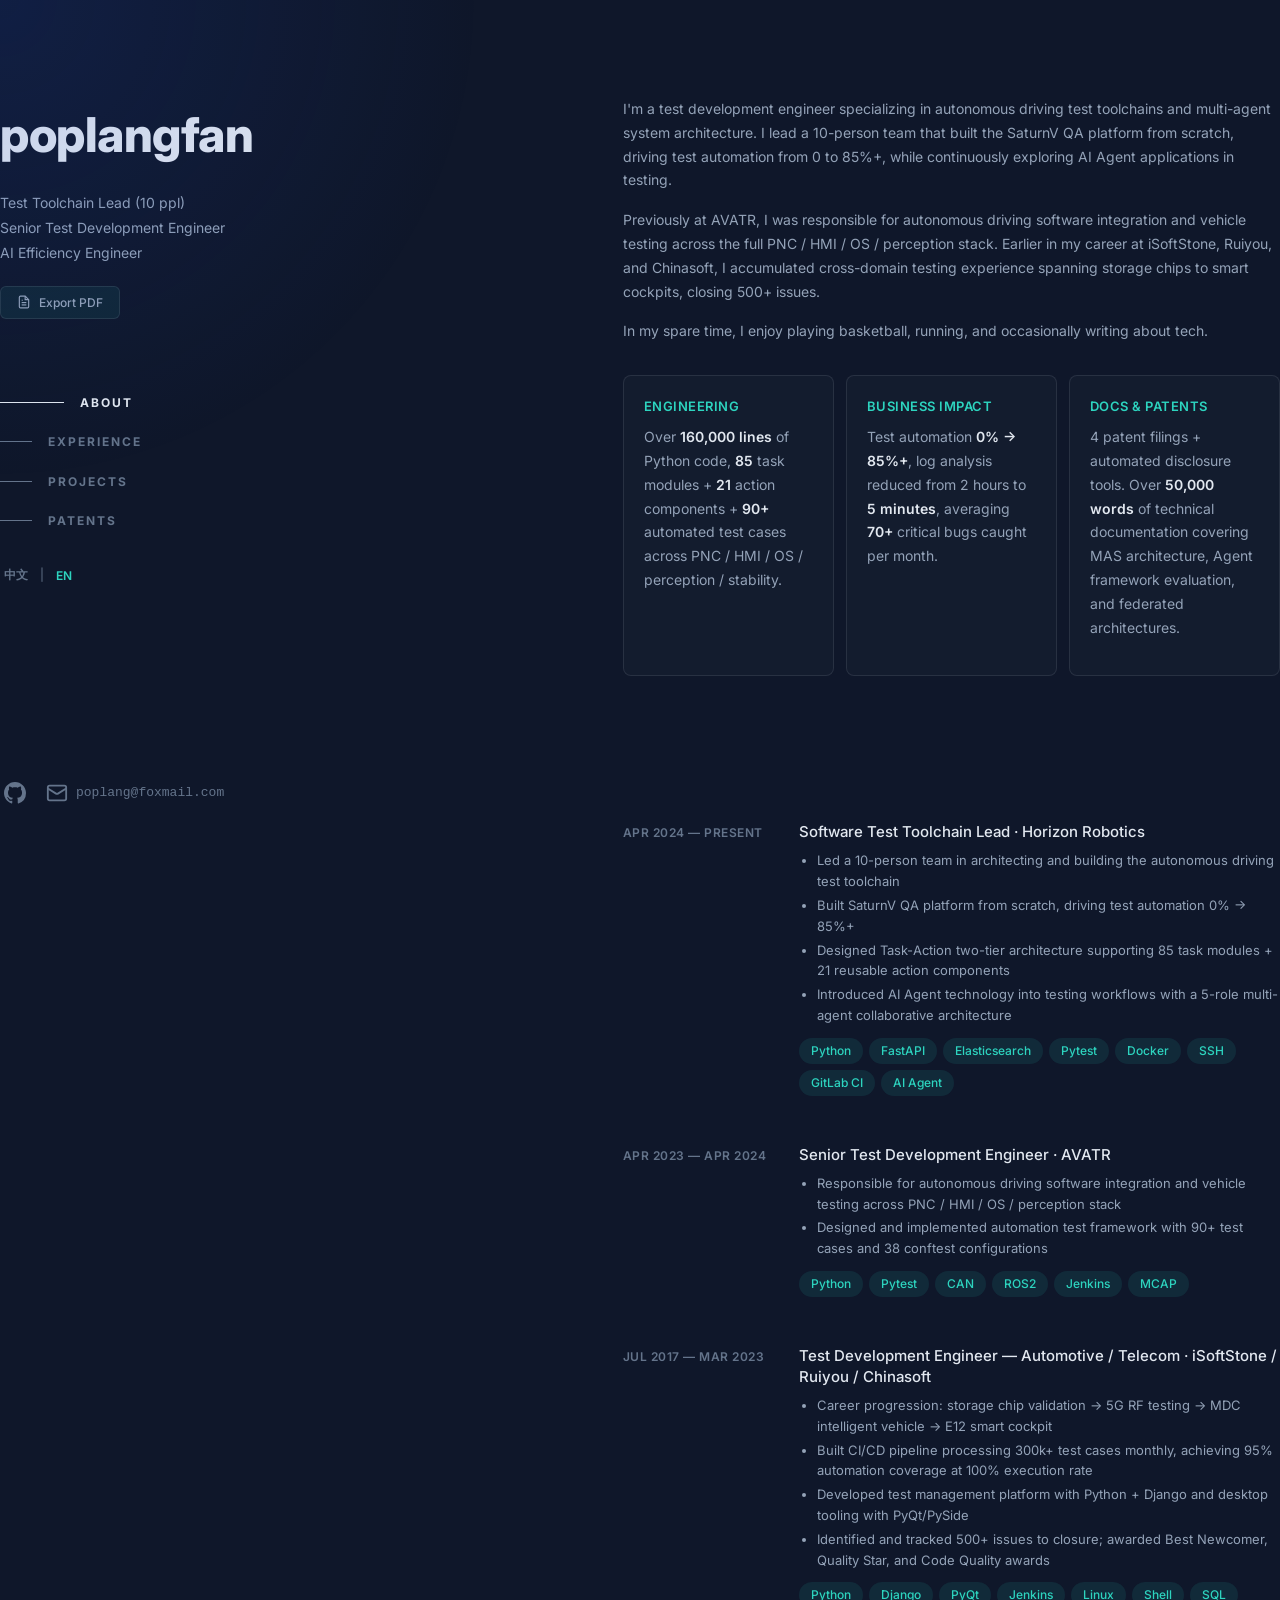
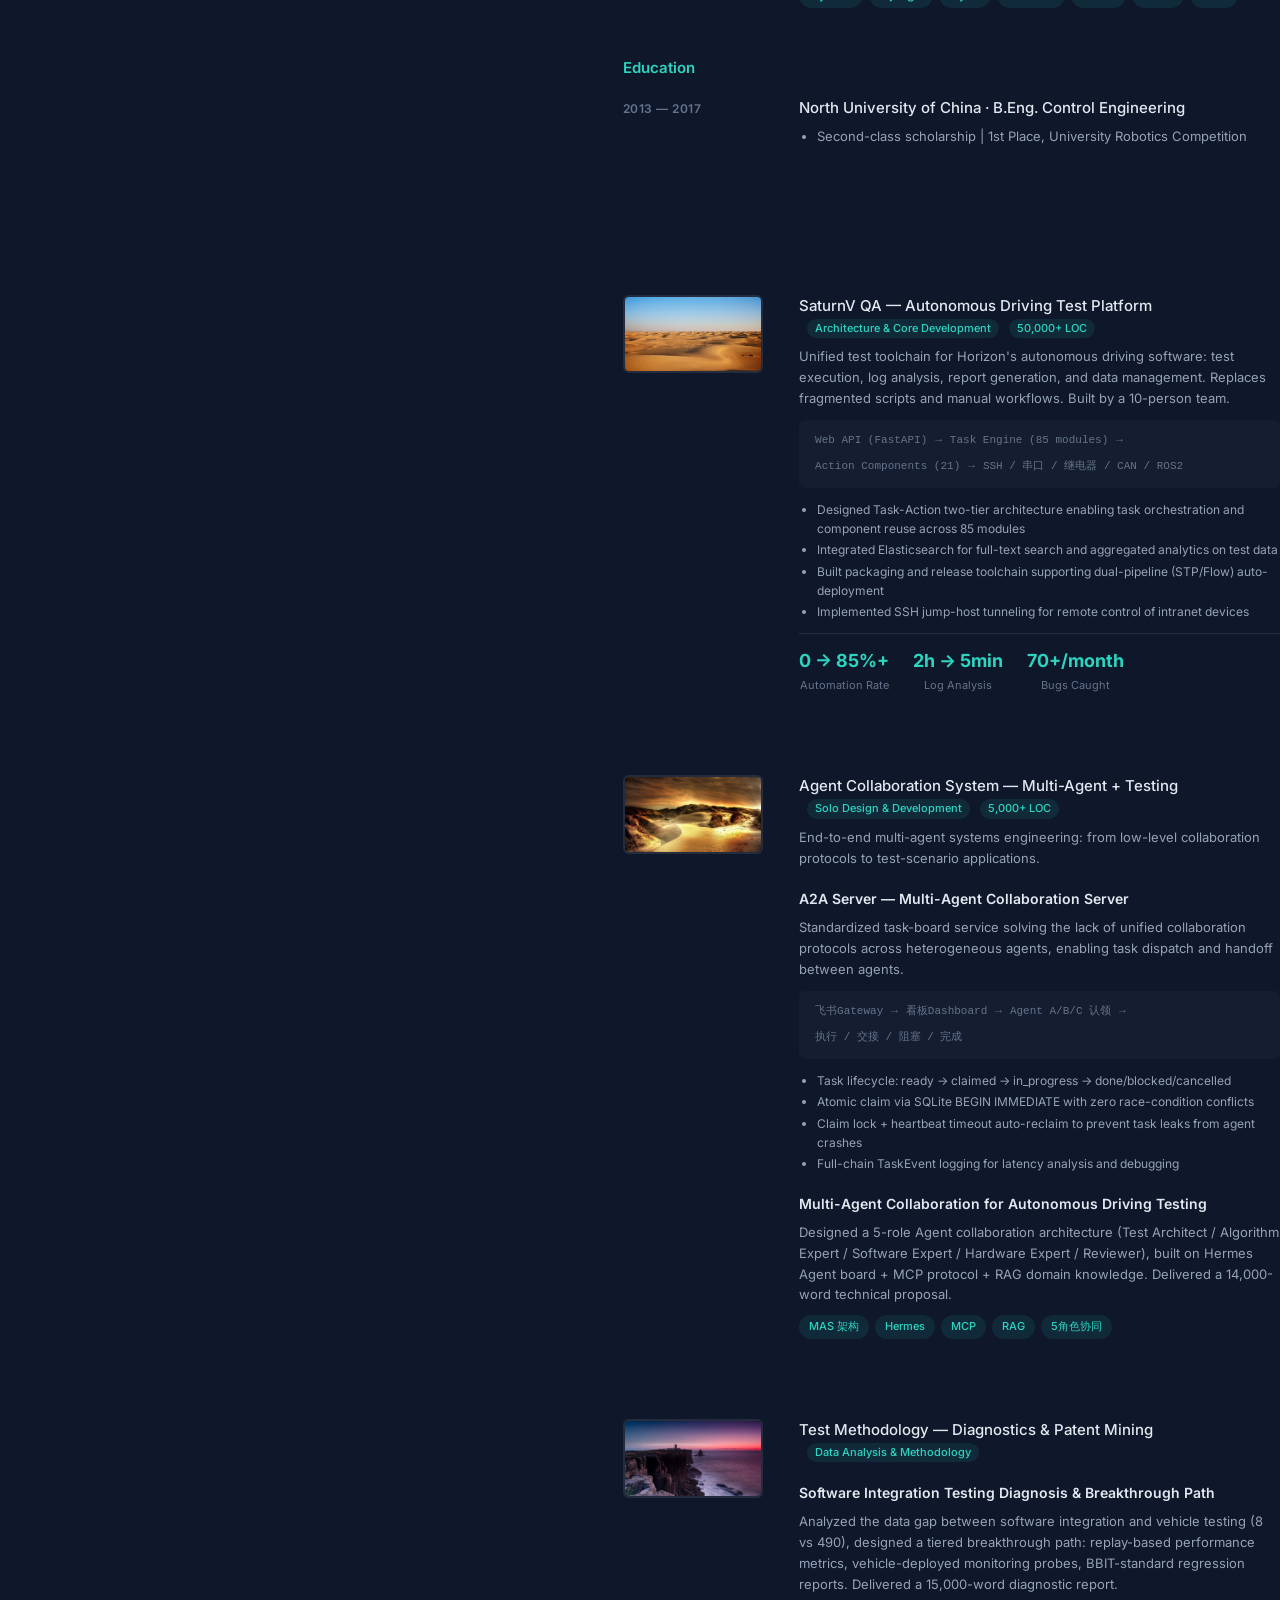
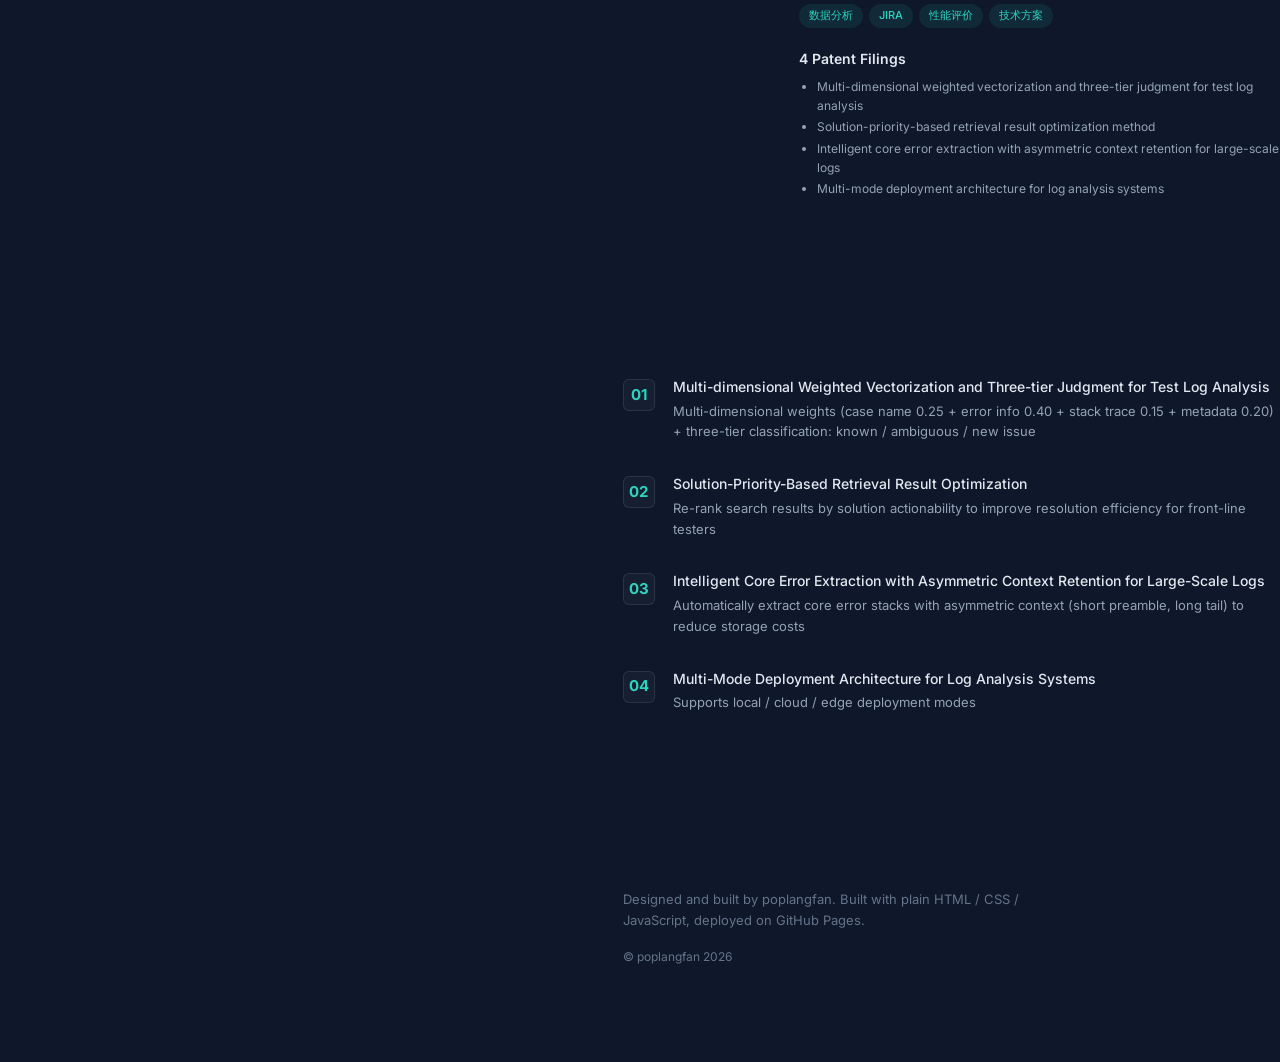
==== index.html @ 7f1c27ce "fix: add CSS cache buster to prevent stale cache on redeploy" ====
<!DOCTYPE html>
<html lang="zh-CN">
<head>
  <meta charset="UTF-8">
  <meta name="viewport" content="width=device-width, initial-scale=1.0">
  <meta name="description" content="poplangfan — 测试工具开发组 Leader（10人），资深测试开发工程师，AI 提效工程师，专注智驾测试工具链与多智能体系统">
  <title>poplangfan — 测试工具开发组 Leader · AI 提效工程师</title>
  <link rel="icon" type="image/png" href="favicon.png">
  <link rel="preconnect" href="https://fonts.googleapis.com">
  <link rel="preconnect" href="https://fonts.gstatic.com" crossorigin>
  <link href="https://fonts.googleapis.com/css2?family=Inter:wght@400;500;600;700;800;900&display=swap" rel="stylesheet">
  <link rel="stylesheet" href="css/style.css?v=2">
</head>
<body>

  <!-- Spotlight Gradient -->
  <div class="spotlight"></div>

  <!-- Skip Link -->
  <a href="#content" class="skip-link" data-i18n="skip">跳到内容</a>

  <!-- Layout Container -->
  <div class="container">

    <!-- ═══════════ Left: Header ═══════════ -->
    <header class="header">
      <div class="header-top">
        <h1 class="header-name">poplangfan</h1>
        <p class="header-tagline">
          <span data-i18n="hero.line1">测试工具开发组 Leader（10人）</span><br>
          <span data-i18n="hero.line2">资深测试开发工程师</span><br>
          <span data-i18n="hero.line3">AI 提效工程师</span>
        </p>

        <!-- PDF Export -->
        <button class="btn-pdf" onclick="window.print()" data-i18n-title="header.print" title="导出为 PDF">
          <svg viewBox="0 0 24 24" fill="none" stroke="currentColor" stroke-width="2" width="14" height="14"><path d="M14 2H6a2 2 0 0 0-2 2v16a2 2 0 0 0 2 2h12a2 2 0 0 0 2-2V8z"/><polyline points="14 2 14 8 20 8"/><line x1="16" y1="13" x2="8" y2="13"/><line x1="16" y1="17" x2="8" y2="17"/><polyline points="10 9 9 9 8 9"/></svg>
          <span data-i18n="header.print">导出 PDF</span>
        </button>

        <!-- Navigation -->
        <nav class="nav" aria-label="页面导航">
          <ul>
            <li>
              <a href="#about" class="nav-link active">
                <span class="nav-indicator"></span>
                <span class="nav-text" data-i18n="nav.about">关于</span>
              </a>
            </li>
            <li>
              <a href="#experience" class="nav-link">
                <span class="nav-indicator"></span>
                <span class="nav-text" data-i18n="nav.experience">经历</span>
              </a>
            </li>
            <li>
              <a href="#projects" class="nav-link">
                <span class="nav-indicator"></span>
                <span class="nav-text" data-i18n="nav.projects">项目</span>
              </a>
            </li>
            <li>
              <a href="#patents" class="nav-link">
                <span class="nav-indicator"></span>
                <span class="nav-text" data-i18n="nav.patents">专利</span>
              </a>
            </li>
          </ul>
        </nav>

        <!-- Language Toggle -->
        <div class="lang-switch">
          <button data-lang="zh" class="lang-btn active" aria-label="切换为中文">中文</button>
          <span class="lang-divider">|</span>
          <button data-lang="en" class="lang-btn" aria-label="Switch to English">EN</button>
        </div>
      </div>

      <!-- Social Links -->
      <ul class="social" aria-label="社交链接">
        <li>
          <a href="https://github.com/poplangfan" target="_blank" rel="noopener" aria-label="GitHub" title="GitHub">
            <svg viewBox="0 0 16 16" fill="currentColor"><path d="M8 0C3.58 0 0 3.58 0 8c0 3.54 2.29 6.53 5.47 7.59.4.07.55-.17.55-.38 0-.19-.01-.82-.01-1.49-2.01.37-2.53-.49-2.69-.94-.09-.23-.48-.94-.82-1.13-.28-.15-.68-.52-.01-.53.63-.01 1.08.58 1.23.82.72 1.21 1.87.87 2.33.66.07-.52.28-.87.51-1.07-1.78-.2-3.64-.89-3.64-3.95 0-.87.31-1.59.82-2.15-.08-.2-.36-1.02.08-2.12 0 0 .67-.21 2.2.82.64-.18 1.32-.27 2-.27.68 0 1.36.09 2 .27 1.53-1.04 2.2-.82 2.2-.82.44 1.1.16 1.92.08 2.12.51.56.82 1.27.82 2.15 0 3.07-1.87 3.75-3.65 3.95.29.25.54.73.54 1.48 0 1.07-.01 1.93-.01 2.2 0 .21.15.46.55.38A8.013 8.013 0 0016 8c0-4.42-3.58-8-8-8z"/></svg>
          </a>
        </li>
        <li>
          <a href="mailto:poplang@foxmail.com" class="social-email" aria-label="Email" title="Email">
            <svg viewBox="0 0 24 24" fill="none" stroke="currentColor" stroke-width="2"><rect x="2" y="4" width="20" height="16" rx="2"/><path d="m22 7-8.97 5.7a1.94 1.94 0 0 1-2.06 0L2 7"/></svg>
            <span>poplang@foxmail.com</span>
          </a>
        </li>
      </ul>
    </header>

    <!-- ═══════════ Right: Main Content ═══════════ -->
    <main id="content">

      <!-- ── About ── -->
      <section id="about" aria-label="关于">
        <div class="section-header">
          <h2 data-i18n="section.about">关于</h2>
        </div>
        <div>
          <p data-i18n="about.p1">我是一名测试开发工程师，专注于智驾软件测试工具链与多智能体系统的架构设计。我带领 10 人团队从零搭建了 SaturnV QA 平台，将测试自动化率从 0 提升至 85%+，并持续探索 AI Agent 技术在测试领域的落地应用。</p>
          <p data-i18n="about.p2">此前，我在阿维塔负责智驾软件集成测试与实车测试，覆盖 PNC / HMI / OS / 感知全链路。更早之前，我在软通动力、瑞友科技、中软国际等公司积累了从存储芯片到智能座舱的跨领域测试经验，累计发现并闭环问题 500+。</p>
          <p data-i18n="about.p3">工作之余，我喜欢打篮球、跑步，偶尔写技术博客记录思考。</p>

          <!-- Impact Cards -->
          <div class="impact-grid">
            <div class="impact-card fade-in">
              <h3 data-i18n="impact.0.title">工程落地</h3>
              <p data-i18n-html="impact.0.desc">累计 <strong>16万+ 行</strong> Python 代码，开发 <strong>85 个</strong>任务模块 + <strong>21 个</strong>动作组件 + <strong>90+ 个</strong>自动化测试用例，覆盖 PNC / HMI / OS / 感知 / 稳定性全链路。</p>
            </div>
            <div class="impact-card fade-in">
              <h3 data-i18n="impact.1.title">业务价值</h3>
              <p data-i18n-html="impact.1.desc">测试自动化率 <strong>0% → 85%+</strong>，日志分析从人工 2 小时缩短到自动化 <strong>5 分钟</strong>，月均拦截 <strong>70+</strong> 关键 Bug。</p>
            </div>
            <div class="impact-card fade-in">
              <h3 data-i18n="impact.2.title">技术文档与专利</h3>
              <p data-i18n-html="impact.2.desc">4 项专利点挖掘 + 自动化交底书工具。累计输出技术文档 <strong>5 万+ 字</strong>，包括 MAS 架构设计、Agent 框架选型、联邦化架构等。</p>
            </div>
          </div>
        </div>
      </section>

      <!-- ── Experience ── -->
      <section id="experience" aria-label="工作经历">
        <div class="section-header">
          <h2 data-i18n="section.experience">经历</h2>
        </div>

        <ol class="exp-list group-list">
          <!-- 地平线 -->
          <li class="exp-item fade-in">
            <div class="exp-card-bg"></div>
            <header class="exp-date" data-i18n="exp.0.date">2024.4 — 至今</header>
            <div class="exp-content">
              <h3>
                <span data-i18n="exp.0.role">软件测试工具开发组 Leader</span> · <span class="exp-company" data-i18n="exp.0.company">地平线</span>
              </h3>
              <ul class="exp-bullets">
                <li data-i18n="exp.0.desc.0">带领 10 人团队，负责智驾软件测试工具链的架构设计与研发</li>
                <li data-i18n="exp.0.desc.1">从零搭建 SaturnV QA 平台，推动测试自动化率 0% → 85%+</li>
                <li data-i18n="exp.0.desc.2">设计 Task-Action 两层架构，支撑 85 个任务模块 + 21 个动作组件的编排复用</li>
                <li data-i18n="exp.0.desc.3">引入 AI Agent 技术到测试流程，设计 5 角色多智能体协同架构</li>
              </ul>
              <ul class="exp-tags">
                <li>Python</li><li>FastAPI</li><li>Elasticsearch</li><li>Pytest</li><li>Docker</li><li>SSH</li><li>GitLab CI</li><li>AI Agent</li>
              </ul>
            </div>
          </li>

          <!-- 阿维塔 -->
          <li class="exp-item fade-in">
            <div class="exp-card-bg"></div>
            <header class="exp-date" data-i18n="exp.1.date">2023.4 — 2024.4</header>
            <div class="exp-content">
              <h3>
                <span data-i18n="exp.1.role">资深测试开发工程师</span> · <span class="exp-company" data-i18n="exp.1.company">阿维塔</span>
              </h3>
              <ul class="exp-bullets">
                <li data-i18n="exp.1.desc.0">负责智驾软件集成测试与实车测试，覆盖 PNC / HMI / OS / 感知全链路</li>
                <li data-i18n="exp.1.desc.1">设计并落地自动化测试框架，开发 90+ 测试用例、38 套 conftest 配置</li>
              </ul>
              <ul class="exp-tags">
                <li>Python</li><li>Pytest</li><li>CAN</li><li>ROS2</li><li>Jenkins</li><li>MCAP</li>
              </ul>
            </div>
          </li>

          <!-- 外包经历 -->
          <li class="exp-item fade-in">
            <div class="exp-card-bg"></div>
            <header class="exp-date" data-i18n="exp.2.date">2017.7 — 2023.3</header>
            <div class="exp-content">
              <h3>
                <span data-i18n="exp.2.role">测试开发工程师 — 汽车电子 / 通信</span> · <span class="exp-company" data-i18n="exp.2.company">软通动力 / 瑞友科技 / 中软国际</span>
              </h3>
              <ul class="exp-bullets">
                <li data-i18n="exp.2.desc.0">技术成长路径：存储芯片验证 → 5G 射频测试 → MDC 智能车载 → E12 智能座舱</li>
                <li data-i18n="exp.2.desc.1">搭建 CI/CD 体系，月执行用例 30 万+，自动化率达标 95%，执行率 100%</li>
                <li data-i18n="exp.2.desc.2">Python + Django 开发测试管理平台，PyQt/PySide 开发桌面工具集</li>
                <li data-i18n="exp.2.desc.3">累计发现并跟踪闭环问题 500+，获最佳新人奖、质量之星奖、代码质量奖</li>
              </ul>
              <ul class="exp-tags">
                <li>Python</li><li>Django</li><li>PyQt</li><li>Jenkins</li><li>Linux</li><li>Shell</li><li>SQL</li>
              </ul>
            </div>
          </li>
        </ol>

        <!-- Education -->
        <div class="edu-block fade-in">
          <h3 class="edu-heading" data-i18n="edu.heading">教育背景</h3>
          <div class="exp-item">
            <div class="exp-card-bg"></div>
            <header class="exp-date" data-i18n="edu.date">2013 — 2017</header>
            <div class="exp-content">
              <h3><span data-i18n="edu.school">中北大学</span> · <span data-i18n="edu.degree">控制工程 本科</span></h3>
              <ul class="exp-bullets">
                <li data-i18n="edu.desc.0">校级奖学金二等奖 | 院级机器人大赛一等奖</li>
              </ul>
            </div>
          </div>
        </div>
      </section>

      <!-- ── Projects ── -->
      <section id="projects" aria-label="项目">
        <div class="section-header">
          <h2 data-i18n="section.projects">项目</h2>
        </div>

        <ul class="proj-list group-list">

          <!-- SaturnV QA -->
          <li class="proj-item fade-in">
            <div class="proj-card-bg"></div>
            <img class="proj-image" src="medias/featureimages/0.jpg" alt="SaturnV QA" loading="lazy" onerror="this.style.display='none'">
            <div class="proj-content">
              <h3>
                <span data-i18n="proj.0.title">SaturnV QA — 智驾测试工具链平台</span>
                <span class="proj-role-badge" data-i18n="proj.0.role">架构设计 & 核心开发</span>
                <span class="proj-scale-badge" data-i18n="proj.0.scale">50,000+ 行</span>
              </h3>
              <p class="proj-desc" data-i18n="proj.0.desc">地平线内部智驾软件测试统一工具链：测试执行、日志分析、报告生成、数据管理。替代零散脚本和手工操作，10 人团队协作开发。</p>
              <div class="proj-arch">
                <span>Web API (FastAPI)</span><span class="proj-arrow">&rarr;</span>
                <span>Task Engine (85 modules)</span><span class="proj-arrow">&rarr;</span>
                <span>Action Components (21)</span><span class="proj-arrow">&rarr;</span>
                <span>SSH / 串口 / 继电器 / CAN / ROS2</span>
              </div>
              <ul class="proj-bullets">
                <li data-i18n="proj.0.highlight.0">设计 Task-Action 两层架构，实现任务编排和组件复用，支撑 85 个任务模块</li>
                <li data-i18n="proj.0.highlight.1">集成 Elasticsearch 实现测试数据全文检索与聚合分析</li>
                <li data-i18n="proj.0.highlight.2">开发打包发布工具链，支持 STP/Flow 双流水线自动部署</li>
                <li data-i18n="proj.0.highlight.3">实现 SSH 跳板机通道，支持内网设备远程控制</li>
              </ul>
              <div class="proj-impact">
                <div class="impact-stat">
                  <span class="value" data-i18n="proj.0.impact.0.value">0 → 85%+</span>
                  <span class="label" data-i18n="proj.0.impact.0.label">测试自动化率</span>
                </div>
                <div class="impact-stat">
                  <span class="value" data-i18n="proj.0.impact.1.value">2h → 5min</span>
                  <span class="label" data-i18n="proj.0.impact.1.label">日志分析效率</span>
                </div>
                <div class="impact-stat">
                  <span class="value" data-i18n="proj.0.impact.2.value">70+/月</span>
                  <span class="label" data-i18n="proj.0.impact.2.label">关键 Bug 拦截</span>
                </div>
              </div>
            </div>
          </li>

          <!-- Agent 协同系统 -->
          <li class="proj-item fade-in">
            <div class="proj-card-bg"></div>
            <img class="proj-image" src="medias/featureimages/1.jpg" alt="Agent System" loading="lazy" onerror="this.style.display='none'">
            <div class="proj-content">
              <h3>
                <span data-i18n="proj.1.title">Agent 协同系统 — 多智能体协作 + 测试场景落地</span>
                <span class="proj-role-badge" data-i18n="proj.1.role">独立设计 & 开发</span>
                <span class="proj-scale-badge" data-i18n="proj.1.scale">5,000+ 行</span>
              </h3>
              <p class="proj-desc" data-i18n="proj.1.desc">从底层协作协议到上层测试场景应用，完整的多智能体系统工程实践。</p>

              <!-- Sub 1: A2A Server -->
              <div class="proj-sub">
                <h4 data-i18n="proj.1.sub1.title">A2A Server — 多智能体协作服务器</h4>
                <p class="proj-desc" data-i18n="proj.1.sub1.desc">标准化任务看板服务，解决异构 Agent 之间缺乏统一任务协作协议的问题，支持 Agent 间任务分发与交接。</p>
                <div class="proj-arch">
                  <span>飞书Gateway</span><span class="proj-arrow">&rarr;</span>
                  <span>看板Dashboard</span><span class="proj-arrow">&rarr;</span>
                  <span>Agent A/B/C 认领</span><span class="proj-arrow">&rarr;</span>
                  <span>执行 / 交接 / 阻塞 / 完成</span>
                </div>
                <ul class="proj-bullets">
                  <li data-i18n="proj.1.sub1.highlight.0">任务生命周期管理：ready → claimed → in_progress → done/blocked/cancelled</li>
                  <li data-i18n="proj.1.sub1.highlight.1">基于 SQLite BEGIN IMMEDIATE 实现原子认领，零竞争冲突</li>
                  <li data-i18n="proj.1.sub1.highlight.2">Claim Lock + 心跳超时自动回收，防止 Agent 宕机任务泄漏</li>
                  <li data-i18n="proj.1.sub1.highlight.3">全链路 TaskEvent 记录，支持耗时统计与问题回溯</li>
                </ul>
              </div>

              <!-- Sub 2: 智驾测试 -->
              <div class="proj-sub">
                <h4 data-i18n="proj.1.sub2.title">智驾测试多智能体协同方案</h4>
                <p class="proj-desc" data-i18n="proj.1.sub2.desc">设计 5 角色 Agent 协作架构（测试架构师 / 算法专家 / 软件专家 / 硬件专家 / 复核者），基于 Hermes Agent 看板 + MCP 协议对接内部工具 + RAG 注入领域知识。输出 14,000 字技术方案。</p>
                <ul class="proj-tags">
                  <li>MAS 架构</li><li>Hermes</li><li>MCP</li><li>RAG</li><li>5角色协同</li>
                </ul>
              </div>
            </div>
          </li>

          <!-- 测试方法论 -->
          <li class="proj-item fade-in">
            <div class="proj-card-bg"></div>
            <img class="proj-image" src="medias/featureimages/2.jpg" alt="Test Methodology" loading="lazy" onerror="this.style.display='none'">
            <div class="proj-content">
              <h3>
                <span data-i18n="proj.2.title">测试方法论 — 问题诊断与专利挖掘</span>
                <span class="proj-role-badge" data-i18n="proj.2.role">数据分析 & 方法论</span>
              </h3>

              <div class="proj-sub">
                <h4 data-i18n="proj.2.sub1.title">软件集成测试诊断与突破路径</h4>
                <p class="proj-desc" data-i18n="proj.2.sub1.desc">分析软件集成测试与实车测试数据断层（8 vs 490），设计分层突破路径：回灌增加性能指标计算、实车部署监控探针、接入 BBIT 标准输出回归报告。输出 15,000 字诊断报告。</p>
                <ul class="proj-tags">
                  <li>数据分析</li><li>JIRA</li><li>性能评价</li><li>技术方案</li>
                </ul>
              </div>

              <div class="proj-sub">
                <h4 data-i18n="proj.2.sub2.title">4 项专利挖掘</h4>
                <ul class="proj-bullets">
                  <li data-i18n="proj.2.sub2.desc.0">测试日志多维度加权向量化与三级判定分析方法</li>
                  <li data-i18n="proj.2.sub2.desc.1">基于解决思路优先级的检索结果优化方法</li>
                  <li data-i18n="proj.2.sub2.desc.2">大规模日志智能核心错误提取与非对称上下文保留方法</li>
                  <li data-i18n="proj.2.sub2.desc.3">多模式部署的日志分析系统架构</li>
                </ul>
              </div>
            </div>
          </li>
        </ul>
      </section>

      <!-- ── Patents ── -->
      <section id="patents" aria-label="专利">
        <div class="section-header">
          <h2 data-i18n="section.patents">专利</h2>
        </div>

        <ul class="patent-list">
          <li class="patent-item fade-in">
            <span class="patent-num">01</span>
            <div class="patent-content">
              <h4 data-i18n="patent.0.title">测试日志多维度加权向量化与三级判定分析方法</h4>
              <p data-i18n="patent.0.desc">多维度权重（用例名 0.25 + 错误信息 0.40 + 堆栈 0.15 + 元数据 0.20）+ 三级判定：已知 / 边界模糊 / 新问题</p>
            </div>
          </li>
          <li class="patent-item fade-in">
            <span class="patent-num">02</span>
            <div class="patent-content">
              <h4 data-i18n="patent.1.title">基于解决思路优先级的检索结果优化方法</h4>
              <p data-i18n="patent.1.desc">检索结果按解决方案可执行性重排序，提升一线测试人员问题解决效率</p>
            </div>
          </li>
          <li class="patent-item fade-in">
            <span class="patent-num">03</span>
            <div class="patent-content">
              <h4 data-i18n="patent.2.title">大规模日志智能核心错误提取与非对称上下文保留方法</h4>
              <p data-i18n="patent.2.desc">自动提取核心错误栈，保留非对称上下文（前短后长）降低存储成本</p>
            </div>
          </li>
          <li class="patent-item fade-in">
            <span class="patent-num">04</span>
            <div class="patent-content">
              <h4 data-i18n="patent.3.title">多模式部署的日志分析系统架构</h4>
              <p data-i18n="patent.3.desc">支持本地 / 云端 / 边缘三种部署模式</p>
            </div>
          </li>
        </ul>
      </section>

      <!-- ── Footer ── -->
      <footer id="footer">
        <p data-i18n="footer.built">由 poplangfan 设计并开发。基于纯 HTML / CSS / JavaScript 构建，部署于 GitHub Pages。</p>
        <p class="footer-copy">© <span data-i18n="footer.copy">poplangfan</span> <span id="copy-year">2026</span></p>
      </footer>

    </main>
  </div>

  <script src="js/i18n.js"></script>
  <script src="js/main.js"></script>
</body>
</html>
---- css/style.css ----
/* ================================================================
   poplangfan — Personal Site
   Design inspired by brittanychiang.com (Halcyon / Slate theme)
   ================================================================ */

/* ── Reset & Base ── */
*, *::before, *::after { box-sizing: border-box; margin: 0; padding: 0; }

:root {
  --bg-primary: #0f172a;
  --bg-secondary: #1e293b;
  --bg-card-hover: rgba(30, 41, 59, 0.5);
  --text-primary: #e2e8f0;
  --text-secondary: #94a3b8;
  --text-tertiary: #64748b;
  --accent: #2dd4bf;
  --accent-bg: rgba(45, 212, 191, 0.1);
  --accent-hover: #5eead4;
  --border: rgba(226, 232, 240, 0.1);
  --border-hover: rgba(226, 232, 240, 0.2);
  --font-sans: "Inter", -apple-system, BlinkMacSystemFont, "Segoe UI", "Noto Sans SC", "PingFang SC", "Microsoft YaHei", sans-serif;
  --font-mono: "SF Mono", "Fira Code", "Cascadia Code", Consolas, monospace;
}

html {
  scroll-behavior: smooth;
  scroll-padding-top: 96px;
}

body {
  background: var(--bg-primary);
  color: var(--text-secondary);
  font-family: var(--font-sans);
  line-height: 1.625;
  -webkit-font-smoothing: antialiased;
  -moz-osx-font-smoothing: grayscale;
}

::selection {
  background: var(--accent);
  color: var(--bg-primary);
}

a {
  color: var(--text-primary);
  text-decoration: none;
  transition: color 0.2s;
}
a:hover { color: var(--accent); }

strong { color: var(--text-primary); font-weight: 600; }

/* ── Spotlight Gradient ── */
.spotlight {
  pointer-events: none;
  position: fixed;
  inset: 0;
  z-index: 30;
  background: radial-gradient(
    600px circle at 0px 0px,
    rgba(29, 78, 216, 0.15),
    transparent 80%
  );
}

/* ── Skip Link ── */
.skip-link {
  position: absolute;
  left: 0;
  top: 0;
  display: block;
  transform: translateX(-100%);
  border-radius: 4px;
  background: #eab308;
  padding: 12px 16px;
  font-size: 13px;
  font-weight: 700;
  text-transform: uppercase;
  letter-spacing: 2px;
  color: #0f172a;
}
.skip-link:focus-visible {
  transform: translateX(0);
}

/* ── Layout Container ── */
.container {
  margin: 0 auto;
  max-width: 1280px;
  min-height: 100vh;
  padding: 24px 24px 48px;
  font-family: var(--font-sans);
}

@media (min-width: 768px) {
  .container { padding: 32px 48px; }
}

@media (min-width: 1024px) {
  .container {
    display: flex;
    justify-content: space-between;
    gap: 16px;
    padding: 0;
  }
}

/* ── Header (Left Column) ── */
.header {
  display: flex;
  flex-direction: column;
}

@media (min-width: 1024px) {
  .header {
    position: sticky;
    top: 0;
    width: 48%;
    max-height: 100vh;
    justify-content: space-between;
    padding: 96px 0;
  }
}

.header-top { flex: 1; }

.header-name {
  font-size: 36px;
  font-weight: 800;
  letter-spacing: -0.5px;
  color: var(--text-primary);
}
@media (min-width: 640px) {
  .header-name { font-size: 48px; }
}

.header-title {
  margin-top: 12px;
  font-size: 18px;
  font-weight: 500;
  color: var(--text-primary);
}
@media (min-width: 640px) {
  .header-title { font-size: 20px; }
}

.header-tagline {
  margin-top: 16px;
  max-width: 360px;
  font-size: 14px;
  line-height: 1.8;
  color: var(--text-secondary);
}

/* ── Navigation ── */
.nav {
  display: none;
  margin-top: 64px;
}

@media (min-width: 1024px) {
  .nav { display: block; }
}

.nav ul {
  list-style: none;
  width: max-content;
}

.nav a {
  display: flex;
  align-items: center;
  padding: 10px 0;
  color: var(--text-tertiary);
  transition: color 0.2s;
}

.nav a:hover,
.nav a.active {
  color: var(--text-primary);
}

.nav-indicator {
  margin-right: 16px;
  width: 32px;
  height: 1px;
  background: var(--text-tertiary);
  transition: all 0.2s;
}

.nav a:hover .nav-indicator,
.nav a.active .nav-indicator {
  width: 64px;
  background: var(--text-primary);
}

.nav-text {
  font-size: 12px;
  font-weight: 700;
  text-transform: uppercase;
  letter-spacing: 2px;
}

/* ── PDF Export Button ── */
.btn-pdf {
  display: inline-flex;
  align-items: center;
  gap: 8px;
  margin-top: 20px;
  padding: 8px 16px;
  background: rgba(45, 212, 191, 0.08);
  border: 1px solid var(--border);
  border-radius: 6px;
  color: var(--text-secondary);
  font-size: 12px;
  font-family: var(--font-sans);
  font-weight: 500;
  cursor: pointer;
  transition: all 0.2s;
}
.btn-pdf:hover {
  background: rgba(45, 212, 191, 0.15);
  border-color: var(--accent);
  color: var(--accent);
}

/* ── Language Switch ── */
.lang-switch {
  display: flex;
  align-items: center;
  gap: 8px;
  margin-top: 24px;
  font-size: 12px;
  color: var(--text-tertiary);
}

.lang-btn {
  background: none;
  border: none;
  color: var(--text-tertiary);
  font-size: 12px;
  font-weight: 600;
  cursor: pointer;
  padding: 2px 4px;
  transition: color 0.2s;
  font-family: var(--font-sans);
}
.lang-btn:hover { color: var(--text-primary); }
.lang-btn.active { color: var(--accent); }

.lang-divider {
  color: var(--text-tertiary);
  user-select: none;
}

/* ── Social Links ── */
.social {
  display: flex;
  align-items: center;
  gap: 20px;
  margin-top: 32px;
  margin-left: 4px;
  list-style: none;
}

.social a {
  display: flex;
  align-items: center;
  gap: 8px;
  color: var(--text-tertiary);
  transition: color 0.2s;
}
.social a:hover {
  color: var(--text-primary);
}

.social svg {
  width: 22px;
  height: 22px;
  flex-shrink: 0;
}

.social-email span {
  font-size: 13px;
  font-family: var(--font-mono);
}

/* ── Main Content (Right Column) ── */
#content {
  padding-top: 48px;
}

@media (min-width: 1024px) {
  #content {
    width: 52%;
    padding-top: 96px;
    padding-bottom: 96px;
  }
}

/* ── Sections ── */
section {
  margin-bottom: 64px;
  scroll-margin-top: 64px;
}

@media (min-width: 768px) {
  section { margin-bottom: 96px; }
}

@media (min-width: 1024px) {
  section {
    margin-bottom: 144px;
    scroll-margin-top: 96px;
  }
}

/* ── Section Header (mobile sticky / desktop hidden) ── */
.section-header {
  position: sticky;
  top: 0;
  z-index: 20;
  margin: 0 -24px 16px;
  width: 100vw;
  background: rgba(15, 23, 42, 0.75);
  padding: 20px 24px;
  backdrop-filter: blur(8px);
  -webkit-backdrop-filter: blur(8px);
}

@media (min-width: 768px) {
  .section-header {
    margin-left: -48px;
    margin-right: -48px;
    padding-left: 48px;
    padding-right: 48px;
  }
}

@media (min-width: 1024px) {
  .section-header {
    position: relative;
    top: auto;
    margin: 0 0 0;
    width: auto;
    background: none;
    padding: 0;
    backdrop-filter: none;
    -webkit-backdrop-filter: none;
    opacity: 0;
    /* sr-only on desktop */
    width: 1px;
    height: 1px;
    overflow: hidden;
    clip: rect(0,0,0,0);
    white-space: nowrap;
    border: 0;
  }
}

.section-header h2 {
  font-size: 14px;
  font-weight: 700;
  text-transform: uppercase;
  letter-spacing: 2px;
  color: var(--text-primary);
}

/* ── About ── */
#about p {
  margin-bottom: 16px;
  font-size: 14px;
  line-height: 1.7;
}

#about a {
  font-weight: 500;
  color: var(--text-primary);
}
#about a:hover { color: var(--accent); }

/* ── Impact Grid ── */
.impact-grid {
  display: grid;
  grid-template-columns: 1fr;
  gap: 12px;
  margin-top: 32px;
}

@media (min-width: 640px) {
  .impact-grid { grid-template-columns: repeat(3, 1fr); }
}

.impact-card {
  background: rgba(30, 41, 59, 0.3);
  border: 1px solid var(--border);
  border-radius: 8px;
  padding: 20px;
  transition: border-color 0.2s;
}
.impact-card:hover {
  border-color: var(--border-hover);
}

.impact-card h3 {
  font-size: 13px;
  font-weight: 600;
  color: var(--accent);
  margin-bottom: 8px;
  text-transform: uppercase;
  letter-spacing: 0.5px;
}

.impact-card p {
  font-size: 12px;
  color: var(--text-secondary);
  line-height: 1.6;
}

/* ── Experience List ── */
.exp-list {
  list-style: none;
}

.exp-list > li + li {
  margin-top: 48px;
}

.exp-item {
  position: relative;
  display: grid;
  gap: 8px 16px;
  padding: 0;
  transition: all 0.2s;
}

@media (min-width: 640px) {
  .exp-item {
    grid-template-columns: 2fr 6fr;
    gap: 16px 32px;
  }
}

@media (min-width: 1024px) {
  .exp-item {
    grid-template-columns: 2fr 6fr;
    gap: 16px 16px;
  }
}

/* Card background on hover (desktop) */
.exp-card-bg {
  position: absolute;
  inset: -16px -24px;
  z-index: 0;
  display: none;
  border-radius: 8px;
  transition: background 0.2s, box-shadow 0.2s;
}

@media (min-width: 1024px) {
  .exp-card-bg {
    display: block;
    inset: -16px -24px;
  }
  .exp-item:hover .exp-card-bg {
    background: var(--bg-card-hover);
    box-shadow: inset 0 1px 0 0 rgba(148, 163, 184, 0.1);
  }
}

/* Exp date */
.exp-date {
  z-index: 10;
  margin-bottom: 8px;
  margin-top: 2px;
  font-size: 12px;
  font-weight: 600;
  text-transform: uppercase;
  letter-spacing: 0.5px;
  color: var(--text-tertiary);
}

@media (min-width: 640px) {
  .exp-date {
    grid-column: 1;
    margin-bottom: 0;
  }
}

/* Exp content */
.exp-content {
  z-index: 10;
  grid-column: 1 / -1;
}

@media (min-width: 640px) {
  .exp-content {
    grid-column: 2;
  }
}

.exp-content h3 {
  font-size: 15px;
  font-weight: 500;
  color: var(--text-primary);
  line-height: 1.4;
}
.exp-content h3 a {
  color: var(--text-primary);
}
.exp-content h3 a:hover {
  color: var(--accent);
}

.exp-company {
  color: var(--text-primary);
}

.exp-role {
  color: var(--text-primary);
}

.exp-desc {
  margin-top: 8px;
  font-size: 13px;
  line-height: 1.6;
  color: var(--text-secondary);
}

/* Exp highlights / bullet list */
.exp-bullets {
  margin-top: 8px;
  padding-left: 18px;
  list-style: disc;
}

.exp-bullets li {
  font-size: 13px;
  color: var(--text-secondary);
  margin-bottom: 3px;
  line-height: 1.6;
}

/* Exp tags (tech stack) */
.exp-tags {
  display: flex;
  flex-wrap: wrap;
  gap: 6px;
  margin-top: 12px;
  list-style: none;
}

.exp-tags li {
  display: inline-flex;
  align-items: center;
  border-radius: 9999px;
  background: var(--accent-bg);
  padding: 4px 12px;
  font-size: 12px;
  font-weight: 500;
  color: var(--accent);
  line-height: 1.5;
  white-space: nowrap;
}

/* ── Education ── */
.edu-block {
  margin-top: 48px;
}

.edu-block h3.edu-heading {
  font-size: 15px;
  font-weight: 600;
  color: var(--accent);
  margin-bottom: 16px;
}

/* ── Group hover: dim all items except the hovered one ── */
@media (min-width: 1024px) {
  .group-list:hover .exp-item {
    opacity: 0.5;
  }
  .group-list .exp-item:hover {
    opacity: 1 !important;
  }
}

/* ── Projects ── */
.proj-list {
  list-style: none;
}

.proj-list > li + li {
  margin-top: 48px;
}

.proj-item {
  position: relative;
  display: grid;
  gap: 12px 16px;
  transition: all 0.2s;
}

@media (min-width: 640px) {
  .proj-item {
    grid-template-columns: 2fr 6fr;
    gap: 16px 32px;
  }
}

@media (min-width: 1024px) {
  .proj-item {
    grid-template-columns: 2fr 6fr;
    gap: 16px 16px;
  }
}

.proj-card-bg {
  position: absolute;
  inset: -16px -24px;
  z-index: 0;
  display: none;
  border-radius: 8px;
  transition: background 0.2s, box-shadow 0.2s;
}

@media (min-width: 1024px) {
  .proj-card-bg {
    display: block;
  }
  .proj-item:hover .proj-card-bg {
    background: var(--bg-card-hover);
    box-shadow: inset 0 1px 0 0 rgba(148, 163, 184, 0.1);
  }
}

.proj-image {
  z-index: 10;
  border-radius: 6px;
  border: 2px solid var(--border);
  object-fit: cover;
  aspect-ratio: 16/9;
  width: 100%;
  transition: border-color 0.2s;
}

.proj-item:hover .proj-image {
  border-color: var(--border-hover);
}

@media (min-width: 640px) {
  .proj-image {
    grid-row: span 3;
    max-width: 140px;
  }
}

.proj-content {
  z-index: 10;
  grid-column: 1 / -1;
}

@media (min-width: 640px) {
  .proj-content {
    grid-column: 2;
  }
}

.proj-content h3 {
  font-size: 15px;
  font-weight: 500;
  color: var(--text-primary);
  line-height: 1.4;
}

.proj-content h3 a {
  color: var(--text-primary);
  display: inline-flex;
  align-items: baseline;
}
.proj-content h3 a:hover {
  color: var(--accent);
}

.proj-content h3 a svg {
  display: inline-block;
  width: 16px;
  height: 16px;
  flex-shrink: 0;
  margin-left: 4px;
  transform: translateY(1px);
  transition: transform 0.2s;
}
.proj-content h3 a:hover svg {
  transform: translateY(-2px) translateX(2px);
}

.proj-role-badge {
  display: inline-block;
  font-size: 11px;
  color: var(--accent);
  background: var(--accent-bg);
  padding: 2px 8px;
  border-radius: 9999px;
  margin-left: 8px;
  font-weight: 500;
}

.proj-scale-badge {
  display: inline-block;
  font-size: 11px;
  color: var(--accent);
  background: var(--accent-bg);
  padding: 2px 8px;
  border-radius: 9999px;
  margin-left: 6px;
  font-weight: 500;
}

.proj-desc {
  margin-top: 8px;
  font-size: 13px;
  line-height: 1.6;
  color: var(--text-secondary);
}

/* Project architecture diagram */
.proj-arch {
  display: flex;
  align-items: center;
  gap: 8px;
  flex-wrap: wrap;
  margin-top: 12px;
  margin-bottom: 12px;
  background: rgba(30, 41, 59, 0.4);
  border-radius: 6px;
  padding: 12px 16px;
  font-size: 11px;
  font-family: var(--font-mono);
  color: var(--text-tertiary);
  overflow-x: auto;
}
.proj-arch span { white-space: nowrap; }
.proj-arrow {
  color: var(--text-tertiary);
  font-weight: 700;
}

.proj-sub {
  margin-top: 20px;
}

.proj-sub h4 {
  font-size: 14px;
  font-weight: 600;
  color: var(--text-primary);
  margin-bottom: 6px;
}

.proj-sub .proj-desc {
  margin-top: 4px;
}

.proj-bullets {
  margin-top: 6px;
  padding-left: 18px;
  list-style: disc;
}

.proj-bullets li {
  font-size: 12px;
  color: var(--text-secondary);
  margin-bottom: 2px;
  line-height: 1.6;
}

/* Project impact stats */
.proj-impact {
  display: flex;
  gap: 24px;
  flex-wrap: wrap;
  margin-top: 12px;
  padding-top: 12px;
  border-top: 1px solid var(--border);
}

.impact-stat {
  text-align: center;
}

.impact-stat .value {
  display: block;
  font-size: 18px;
  font-weight: 700;
  color: var(--accent);
}

.impact-stat .label {
  display: block;
  font-size: 11px;
  color: var(--text-tertiary);
  margin-top: 2px;
}

/* Project tags */
.proj-tags {
  display: flex;
  flex-wrap: wrap;
  gap: 6px;
  margin-top: 10px;
  list-style: none;
}

.proj-tags li {
  display: inline-flex;
  align-items: center;
  border-radius: 9999px;
  background: var(--accent-bg);
  padding: 3px 10px;
  font-size: 11px;
  font-weight: 500;
  color: var(--accent);
}

/* ── Patents ── */
.patent-list {
  list-style: none;
}

.patent-list > li + li {
  margin-top: 32px;
}

.patent-item {
  position: relative;
  display: flex;
  gap: 18px;
  align-items: flex-start;
  transition: all 0.2s;
}

.patent-num {
  flex-shrink: 0;
  width: 32px;
  height: 32px;
  display: flex;
  align-items: center;
  justify-content: center;
  background: rgba(30, 41, 59, 0.5);
  border: 1px solid var(--border);
  border-radius: 6px;
  font-size: 15px;
  font-weight: 700;
  color: var(--accent);
  margin-top: 2px;
}

.patent-content h4 {
  font-size: 14px;
  font-weight: 500;
  color: var(--text-primary);
  margin-bottom: 4px;
  line-height: 1.4;
}

.patent-content p {
  font-size: 13px;
  color: var(--text-secondary);
  line-height: 1.6;
}

/* ── Cards link arrow ── */
.ext-link-arrow {
  display: inline-block;
  width: 16px;
  height: 16px;
  flex-shrink: 0;
  margin-left: 4px;
  transform: translateY(1px);
  transition: transform 0.2s;
}
a:hover .ext-link-arrow {
  transform: translateY(-2px) translateX(2px);
}

/* ── Footer ── */
#footer {
  padding-top: 32px;
}

#footer p {
  font-size: 13px;
  color: var(--text-tertiary);
  max-width: 448px;
  line-height: 1.6;
}

#footer a {
  font-weight: 500;
  color: var(--text-secondary);
}
#footer a:hover {
  color: var(--accent);
}

#footer .footer-copy {
  margin-top: 16px;
  font-size: 12px;
  color: var(--text-tertiary);
}

/* ── Fade-in Animation ── */
.fade-in {
  opacity: 0;
  transform: translateY(20px);
  transition: opacity 0.6s ease-out, transform 0.6s ease-out;
}
.fade-in.visible {
  opacity: 1;
  transform: translateY(0);
}

/* ── Scrollbar ── */
::-webkit-scrollbar { width: 6px; }
::-webkit-scrollbar-track { background: transparent; }
::-webkit-scrollbar-thumb { background: rgba(148, 163, 184, 0.2); border-radius: 3px; }
::-webkit-scrollbar-thumb:hover { background: rgba(148, 163, 184, 0.4); }

/* ── Responsive ── */
@media (max-width: 1023px) {
  /* Mobile: nav is hidden, section headers act as navigation markers */
  .nav { display: none; }

  .header {
    padding-bottom: 24px;
  }

  .header-tagline {
    max-width: 100%;
  }

  #content {
    padding-top: 24px;
  }
}

/* ── Print (PDF Export) ── */
@media print {
  @page {
    margin: 20mm;
    size: A4;
  }

  body {
    background: #fff;
    color: #1a1a1a;
    font-size: 11px;
    line-height: 1.5;
  }

  .spotlight,
  .skip-link,
  .nav,
  .lang-switch,
  .btn-pdf,
  .section-header,
  .proj-image,
  .social,
  .proj-arch {
    display: none !important;
  }

  .container {
    display: block !important;
    max-width: 100% !important;
    padding: 0 !important;
  }

  .header {
    position: static !important;
    width: 100% !important;
    max-height: none !important;
    padding: 0 0 16px 0 !important;
    border-bottom: 2px solid #1a1a1a;
    margin-bottom: 24px;
  }

  .header-name {
    font-size: 24px;
    color: #1a1a1a;
  }

  .header-tagline {
    font-size: 12px;
    color: #444;
    max-width: 100%;
  }

  .header-tagline span {
    display: inline;
  }
  .header-tagline br {
    display: none;
  }
  .header-tagline span::after {
    content: ' | ';
  }
  .header-tagline span:last-child::after {
    content: '';
  }

  #content {
    width: 100% !important;
    padding: 0 !important;
  }

  section {
    margin-bottom: 20px !important;
    scroll-margin-top: 0 !important;
    break-inside: avoid;
    padding: 0 !important;
  }

  .exp-item,
  .proj-item {
    display: block !important;
    break-inside: avoid;
  }

  .exp-card-bg,
  .proj-card-bg {
    display: none !important;
  }

  .exp-date {
    font-size: 10px;
    color: #666;
    margin-bottom: 2px;
  }

  .exp-content h3,
  .proj-content h3 {
    font-size: 13px;
    color: #1a1a1a;
  }

  .exp-desc,
  .proj-desc,
  .exp-bullets li,
  .proj-bullets li {
    font-size: 10px;
    color: #333;
  }

  .exp-tags {
    gap: 4px;
    margin-top: 6px;
  }

  .exp-tags li {
    font-size: 9px;
    padding: 2px 6px;
    background: #e5e5e5;
    color: #333;
    border-radius: 3px;
  }

  .proj-tags li {
    font-size: 9px;
    padding: 2px 6px;
    background: #e5e5e5;
    color: #333;
    border-radius: 3px;
  }

  .proj-role-badge,
  .proj-scale-badge {
    font-size: 9px;
    background: #e5e5e5;
    color: #333;
  }

  .impact-grid {
    grid-template-columns: repeat(3, 1fr) !important;
    gap: 12px !important;
  }

  .impact-card {
    border: 1px solid #ddd;
    background: #fafafa;
    padding: 12px;
  }

  .impact-card h3 {
    font-size: 11px;
    color: #1a1a1a;
  }

  .impact-card p {
    font-size: 9px;
    color: #444;
  }

  .impact-stat .value {
    font-size: 14px;
    color: #1a1a1a;
  }

  .impact-stat .label {
    font-size: 9px;
    color: #666;
  }

  .patent-num {
    background: #f0f0f0;
    border-color: #ddd;
    color: #444;
    font-size: 12px;
    width: 24px;
    height: 24px;
  }

  .patent-content h4 {
    font-size: 12px;
    color: #1a1a1a;
  }

  .patent-content p {
    font-size: 10px;
    color: #444;
  }

  .edu-block {
    margin-top: 24px;
  }

  .edu-heading {
    font-size: 13px;
    color: #1a1a1a;
  }

  #footer {
    margin-top: 24px;
    padding-top: 16px;
    border-top: 1px solid #ddd;
    font-size: 9px;
    color: #999;
  }

  #footer a {
    color: #666;
  }

  .fade-in {
    opacity: 1 !important;
    transform: none !important;
  }

  a {
    color: #1a1a1a !important;
    text-decoration: none !important;
  }

  ::-webkit-scrollbar {
    display: none;
  }
}

/* ── Reduced motion ── */
@media (prefers-reduced-motion: reduce) {
  *, *::before, *::after {
    animation-duration: 0.01ms !important;
    animation-iteration-count: 1 !important;
    transition-duration: 0.01ms !important;
  }
  html { scroll-behavior: auto; }
}
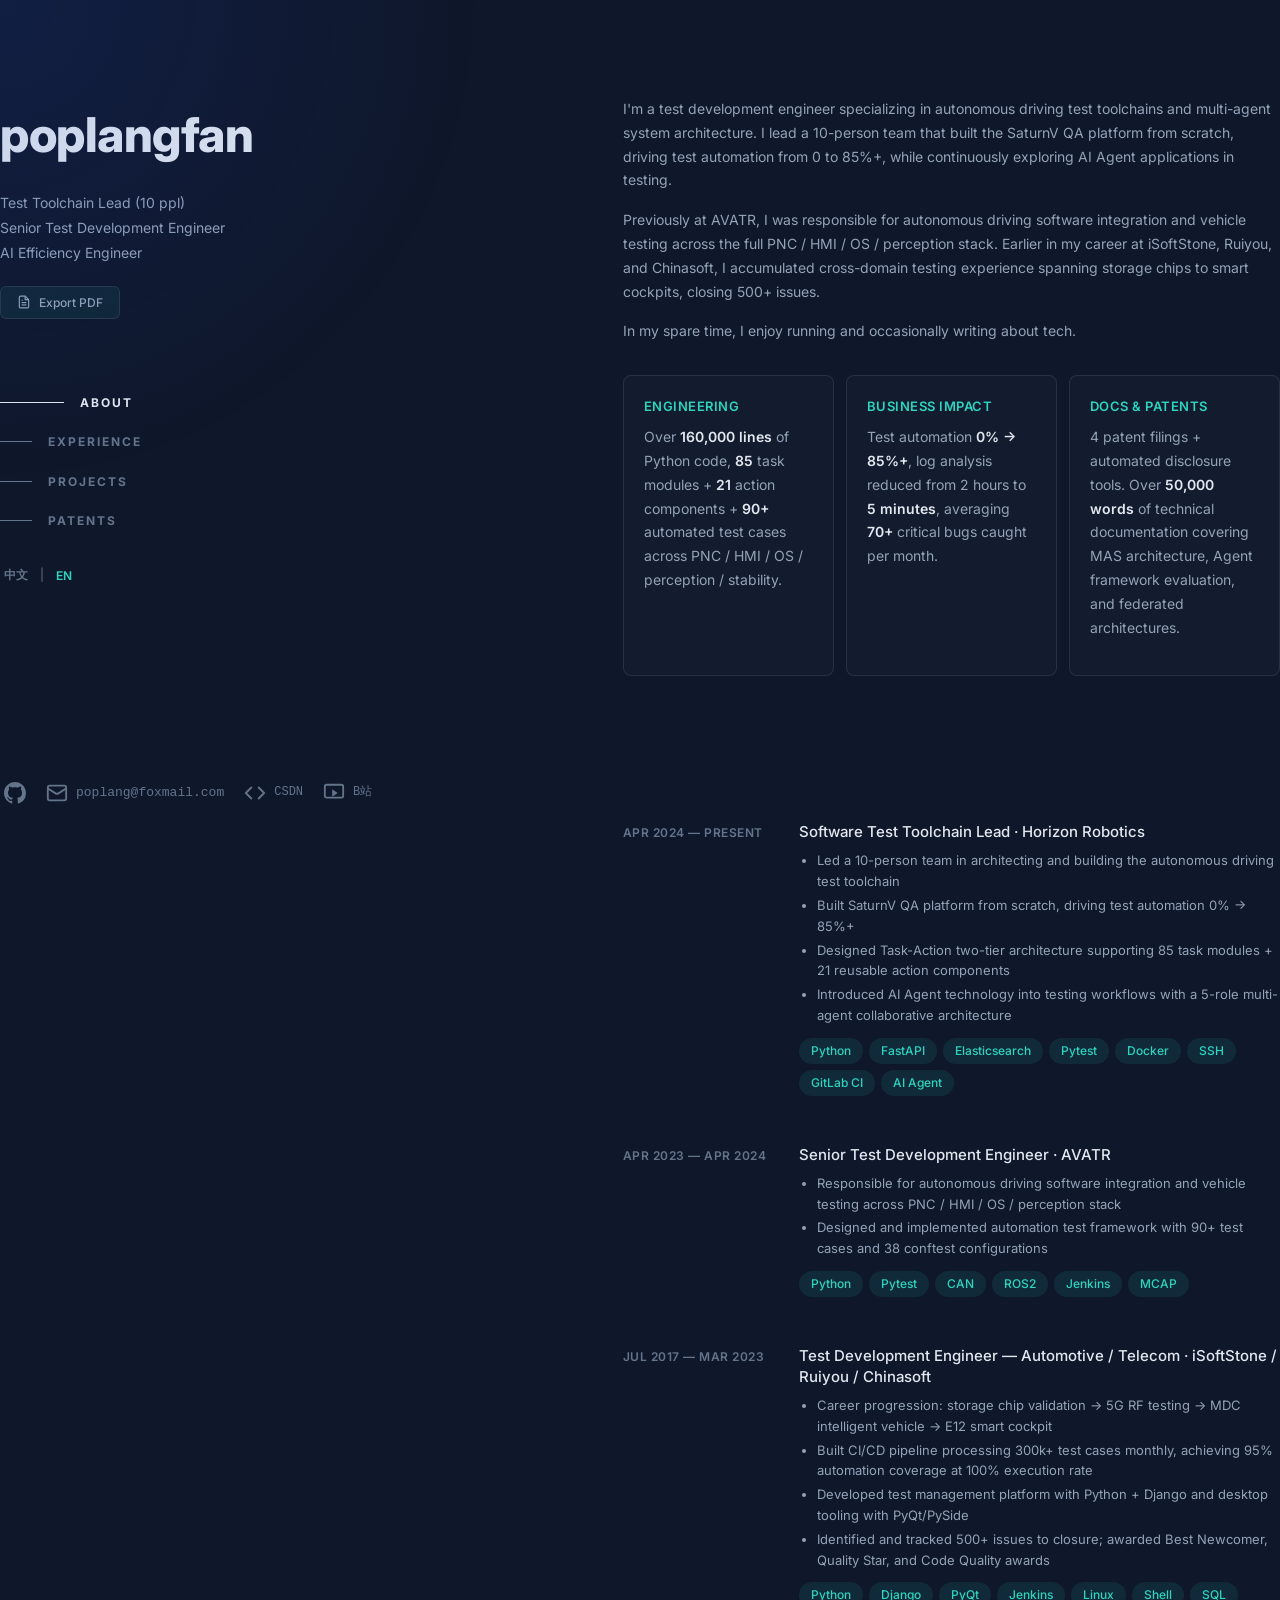
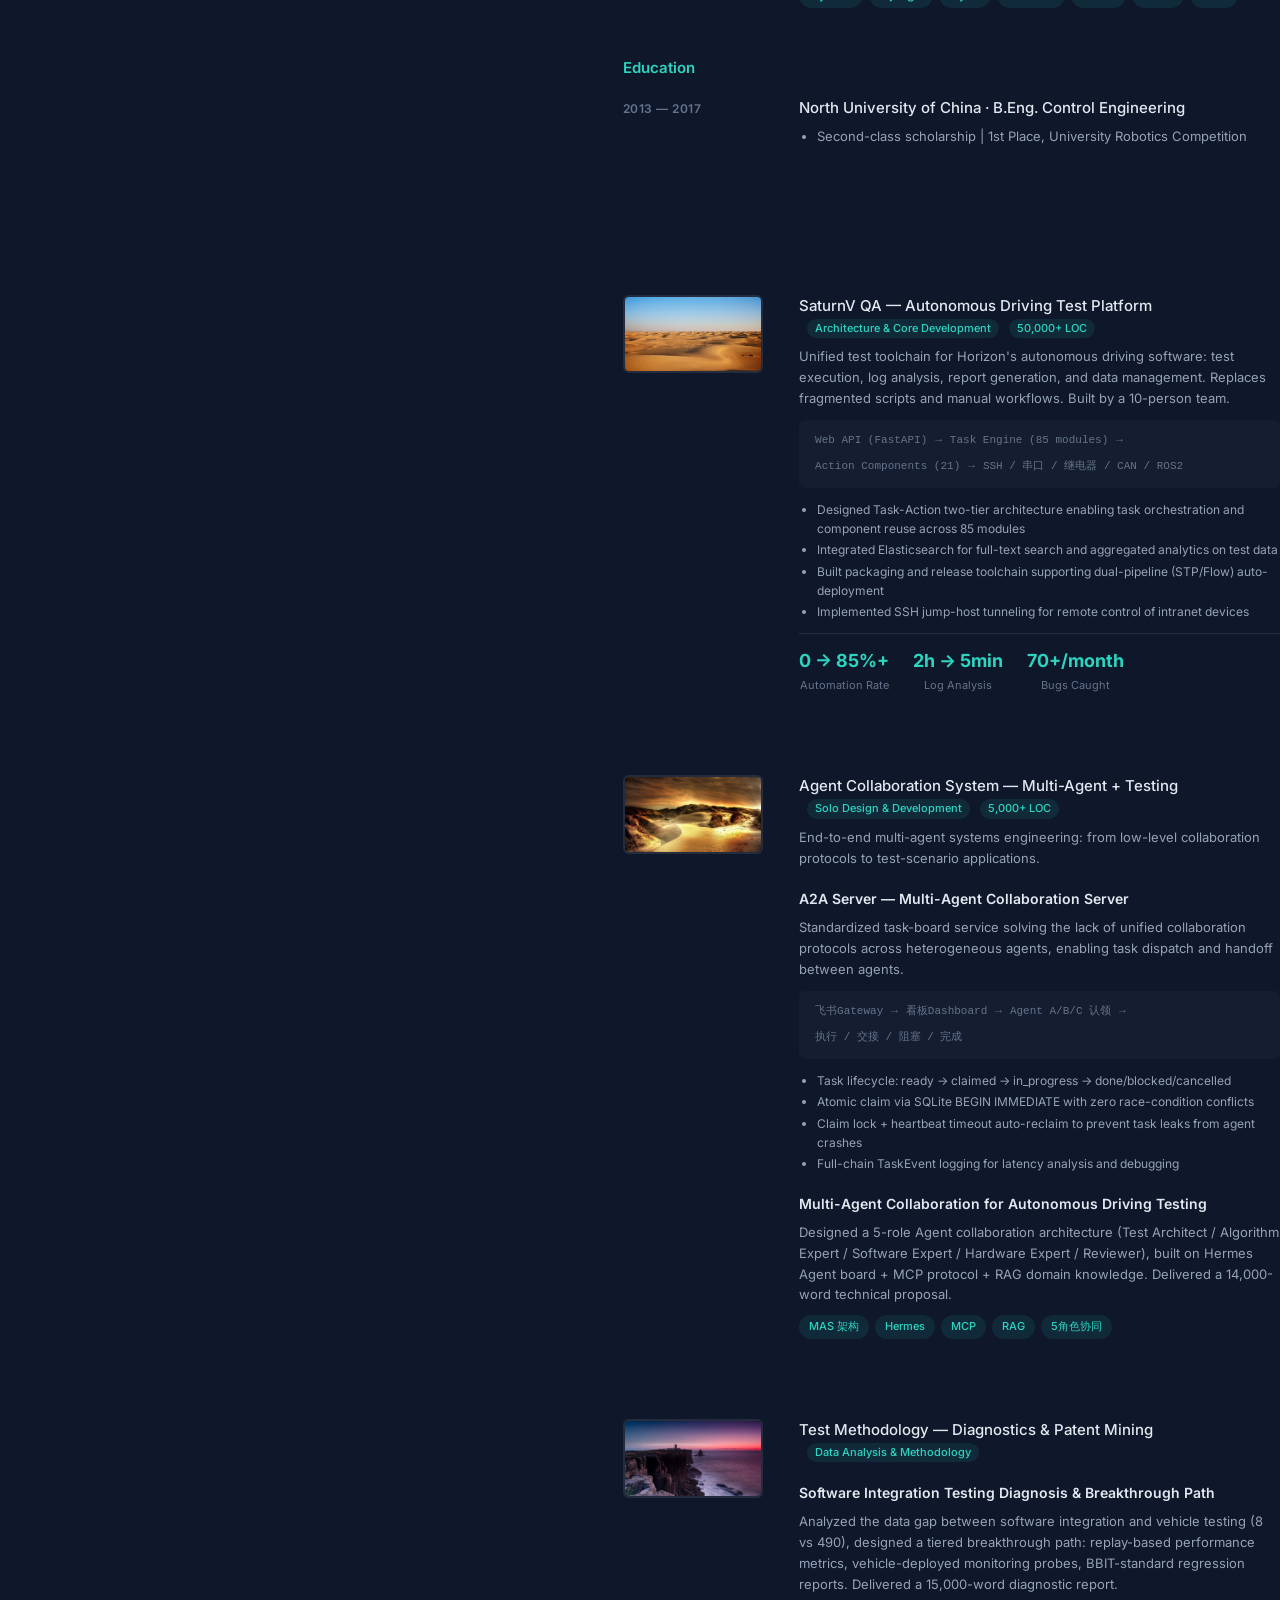
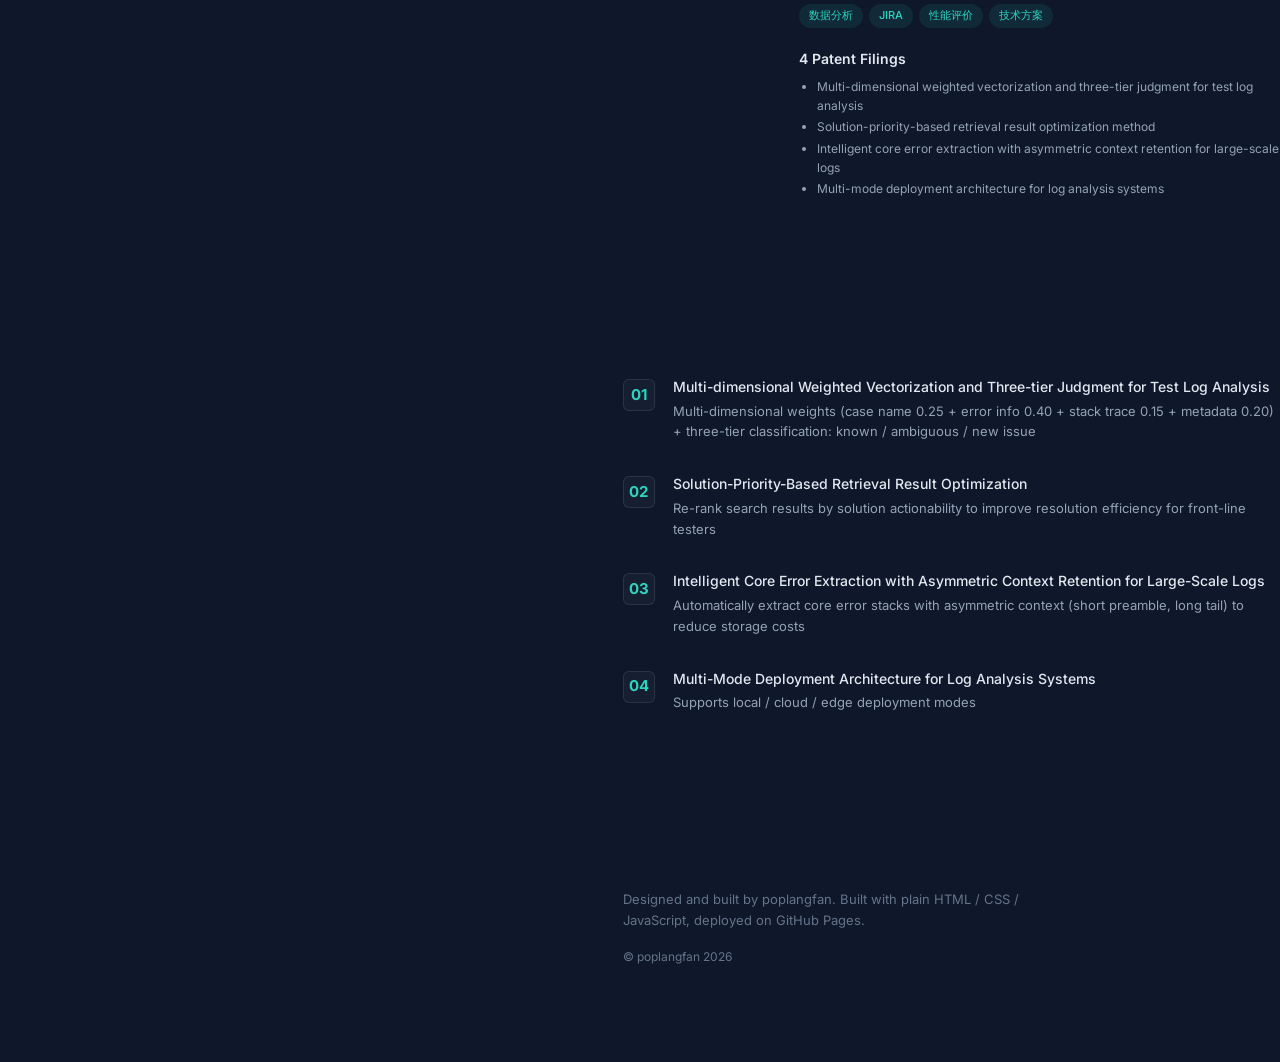
==== commit eb4e3e3b: "feat: add CSDN & Bilibili links, remove basketball hobby" ====
--- a/index.html
+++ b/index.html
@@ -89,6 +89,18 @@
             <span>poplang@foxmail.com</span>
           </a>
         </li>
+        <li>
+          <a href="https://blog.csdn.net/bl_yang" target="_blank" rel="noopener" class="social-link-text" aria-label="CSDN" title="CSDN 博客">
+            <svg viewBox="0 0 24 24" fill="none" stroke="currentColor" stroke-width="2" stroke-linecap="round" stroke-linejoin="round"><path d="M16 18l6-6-6-6"/><path d="M8 6l-6 6 6 6"/></svg>
+            <span>CSDN</span>
+          </a>
+        </li>
+        <li>
+          <a href="https://space.bilibili.com/11740456" target="_blank" rel="noopener" class="social-link-text" aria-label="Bilibili" title="B站 技术视频">
+            <svg viewBox="0 0 24 24" fill="none" stroke="currentColor" stroke-width="2" stroke-linecap="round" stroke-linejoin="round"><rect x="2" y="3" width="20" height="14" rx="2"/><polygon points="10 8 16 12 10 16 10 8" fill="currentColor" stroke="none"/></svg>
+            <span>B站</span>
+          </a>
+        </li>
       </ul>
     </header>
 
@@ -103,7 +115,7 @@
         <div>
           <p data-i18n="about.p1">我是一名测试开发工程师，专注于智驾软件测试工具链与多智能体系统的架构设计。我带领 10 人团队从零搭建了 SaturnV QA 平台，将测试自动化率从 0 提升至 85%+，并持续探索 AI Agent 技术在测试领域的落地应用。</p>
           <p data-i18n="about.p2">此前，我在阿维塔负责智驾软件集成测试与实车测试，覆盖 PNC / HMI / OS / 感知全链路。更早之前，我在软通动力、瑞友科技、中软国际等公司积累了从存储芯片到智能座舱的跨领域测试经验，累计发现并闭环问题 500+。</p>
-          <p data-i18n="about.p3">工作之余，我喜欢打篮球、跑步，偶尔写技术博客记录思考。</p>
+          <p data-i18n="about.p3">工作之余，我喜欢跑步，偶尔写技术博客记录思考。</p>
 
           <!-- Impact Cards -->
           <div class="impact-grid">
--- a/css/style.css
+++ b/css/style.css
@@ -280,9 +280,14 @@
   flex-shrink: 0;
 }
 
-.social-email span {
+.social-email span,
+.social-link-text span {
   font-size: 13px;
   font-family: var(--font-mono);
+}
+
+@media (min-width: 1024px) {
+  .social-link-text span { font-size: 12px; }
 }
 
 /* ── Main Content (Right Column) ── */
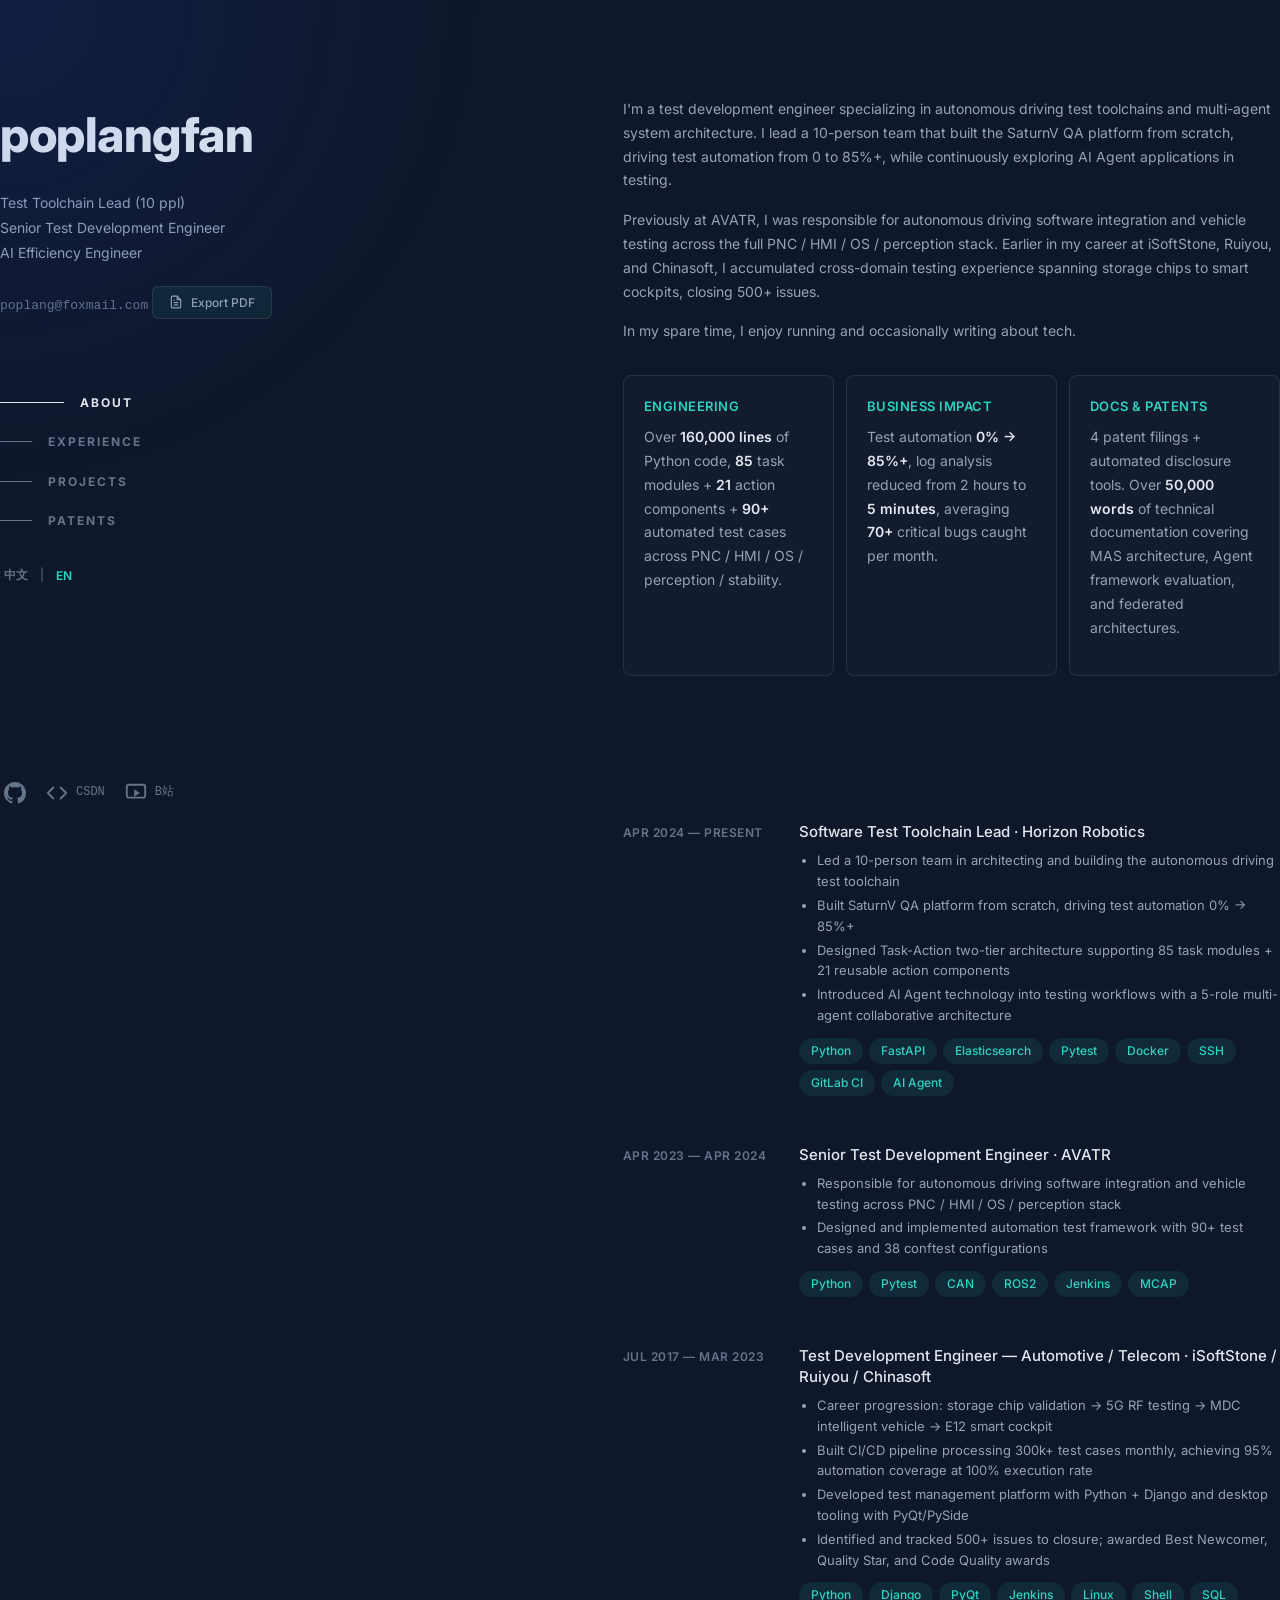
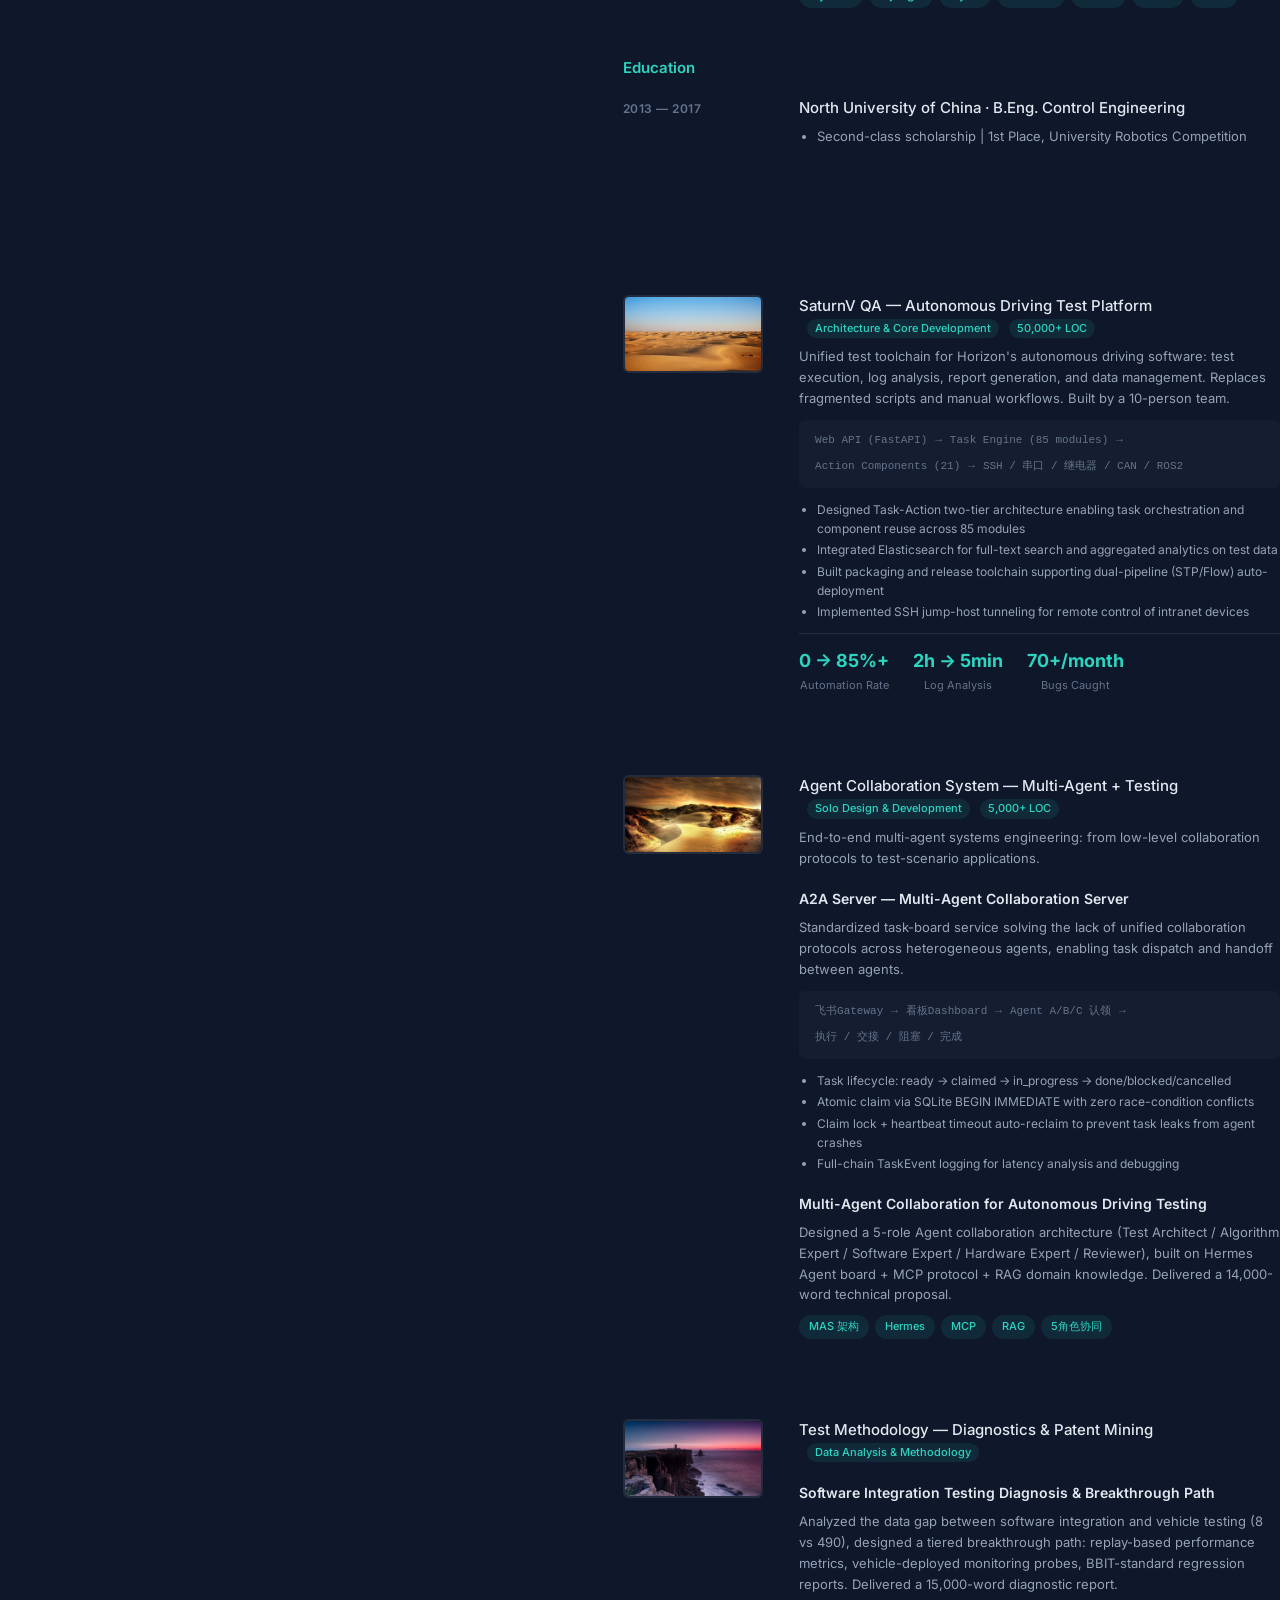
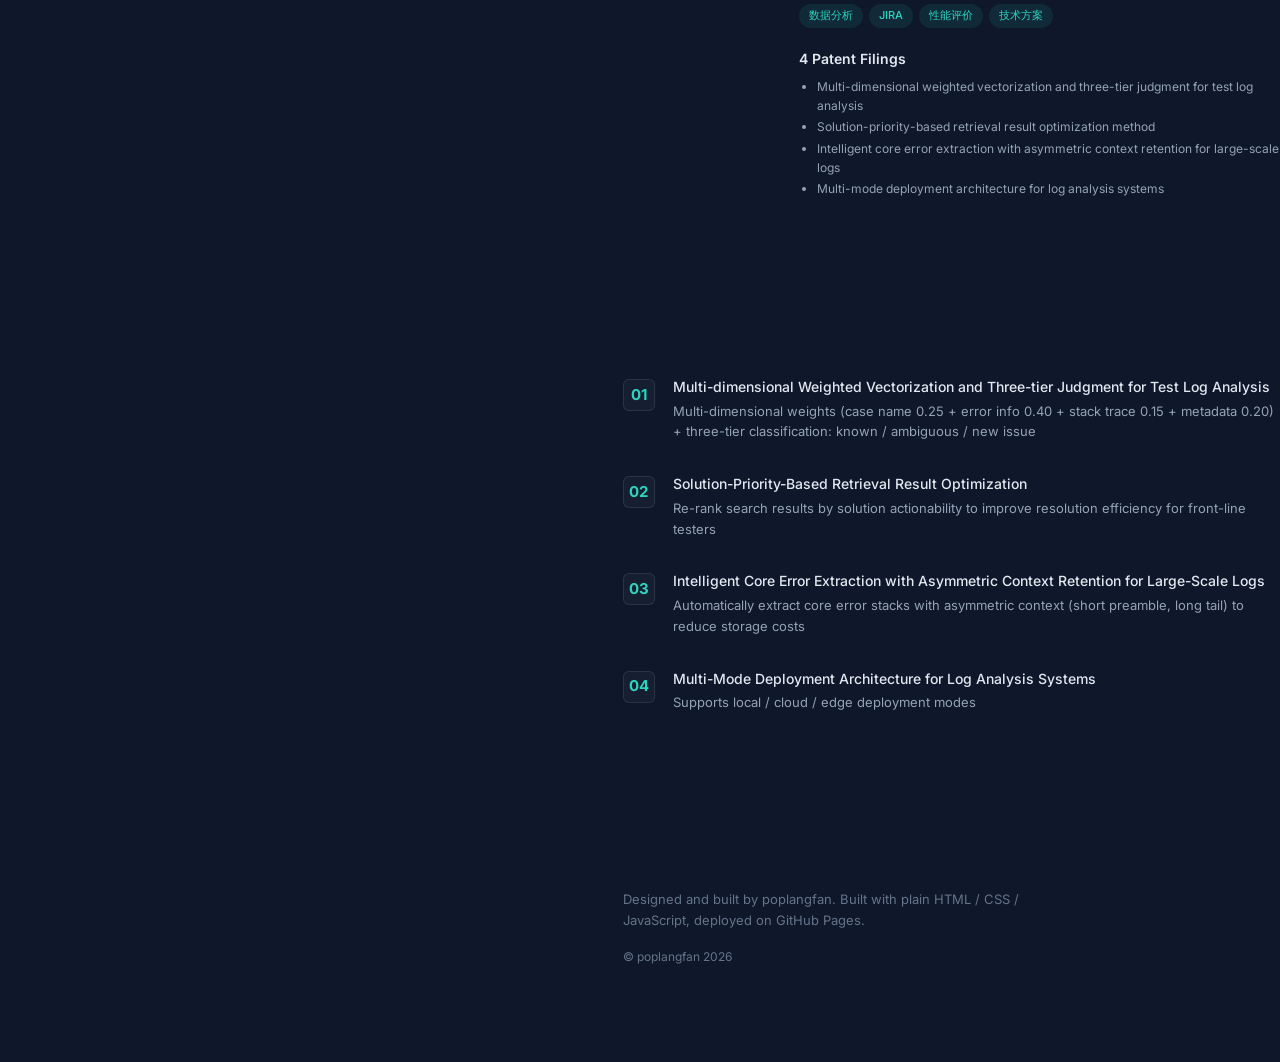
==== commit 945004d3: "refactor: move email from social links to header top" ====
--- a/index.html
+++ b/index.html
@@ -9,7 +9,7 @@
   <link rel="preconnect" href="https://fonts.googleapis.com">
   <link rel="preconnect" href="https://fonts.gstatic.com" crossorigin>
   <link href="https://fonts.googleapis.com/css2?family=Inter:wght@400;500;600;700;800;900&display=swap" rel="stylesheet">
-  <link rel="stylesheet" href="css/style.css?v=2">
+  <link rel="stylesheet" href="css/style.css?v=3">
 </head>
 <body>
 
@@ -31,6 +31,8 @@
           <span data-i18n="hero.line2">资深测试开发工程师</span><br>
           <span data-i18n="hero.line3">AI 提效工程师</span>
         </p>
+
+        <a class="header-email" href="mailto:poplang@foxmail.com">poplang@foxmail.com</a>
 
         <!-- PDF Export -->
         <button class="btn-pdf" onclick="window.print()" data-i18n-title="header.print" title="导出为 PDF">
@@ -84,12 +86,6 @@
           </a>
         </li>
         <li>
-          <a href="mailto:poplang@foxmail.com" class="social-email" aria-label="Email" title="Email">
-            <svg viewBox="0 0 24 24" fill="none" stroke="currentColor" stroke-width="2"><rect x="2" y="4" width="20" height="16" rx="2"/><path d="m22 7-8.97 5.7a1.94 1.94 0 0 1-2.06 0L2 7"/></svg>
-            <span>poplang@foxmail.com</span>
-          </a>
-        </li>
-        <li>
           <a href="https://blog.csdn.net/bl_yang" target="_blank" rel="noopener" class="social-link-text" aria-label="CSDN" title="CSDN 博客">
             <svg viewBox="0 0 24 24" fill="none" stroke="currentColor" stroke-width="2" stroke-linecap="round" stroke-linejoin="round"><path d="M16 18l6-6-6-6"/><path d="M8 6l-6 6 6 6"/></svg>
             <span>CSDN</span>
--- a/css/style.css
+++ b/css/style.css
@@ -199,6 +199,19 @@
   font-weight: 700;
   text-transform: uppercase;
   letter-spacing: 2px;
+}
+
+/* ── Header Email ── */
+.header-email {
+  display: inline-block;
+  margin-top: 8px;
+  font-size: 13px;
+  font-family: var(--font-mono);
+  color: var(--text-tertiary);
+  transition: color 0.2s;
+}
+.header-email:hover {
+  color: var(--accent);
 }
 
 /* ── PDF Export Button ── */
@@ -280,7 +293,6 @@
   flex-shrink: 0;
 }
 
-.social-email span,
 .social-link-text span {
   font-size: 13px;
   font-family: var(--font-mono);
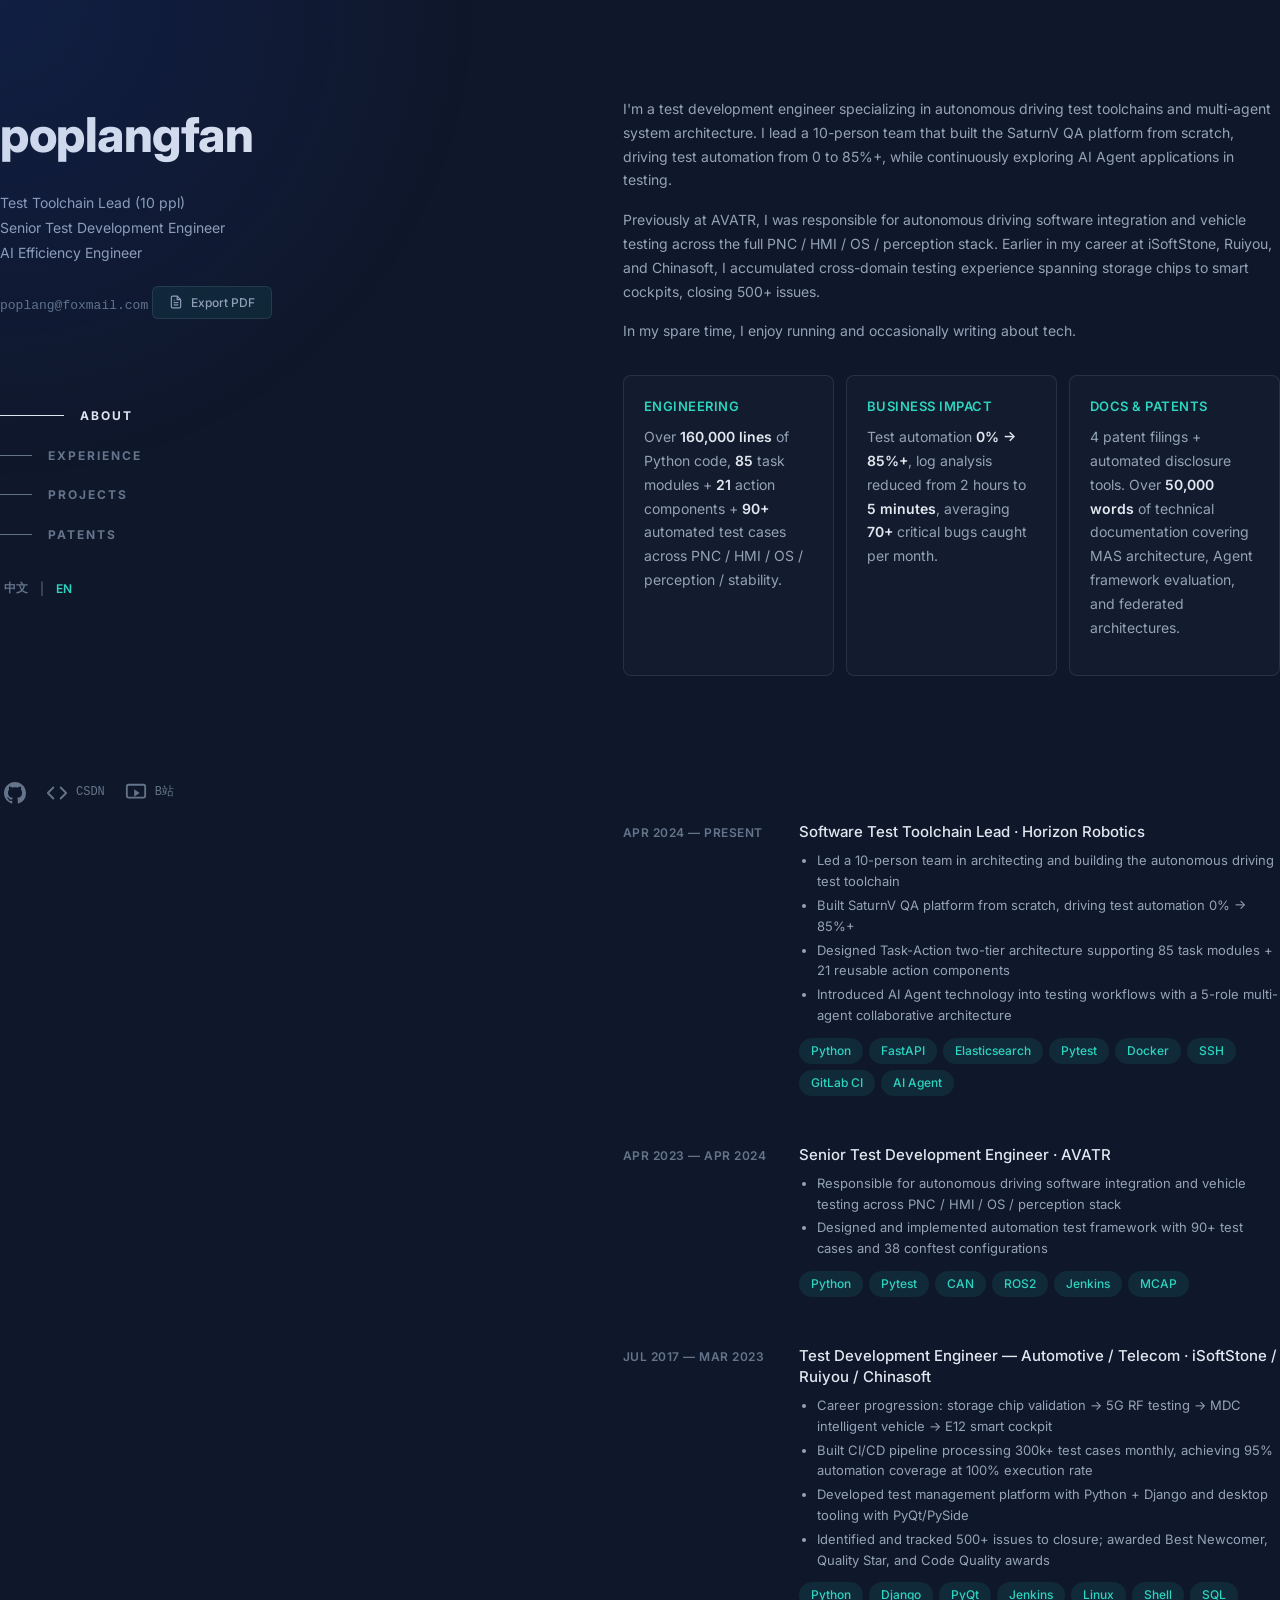
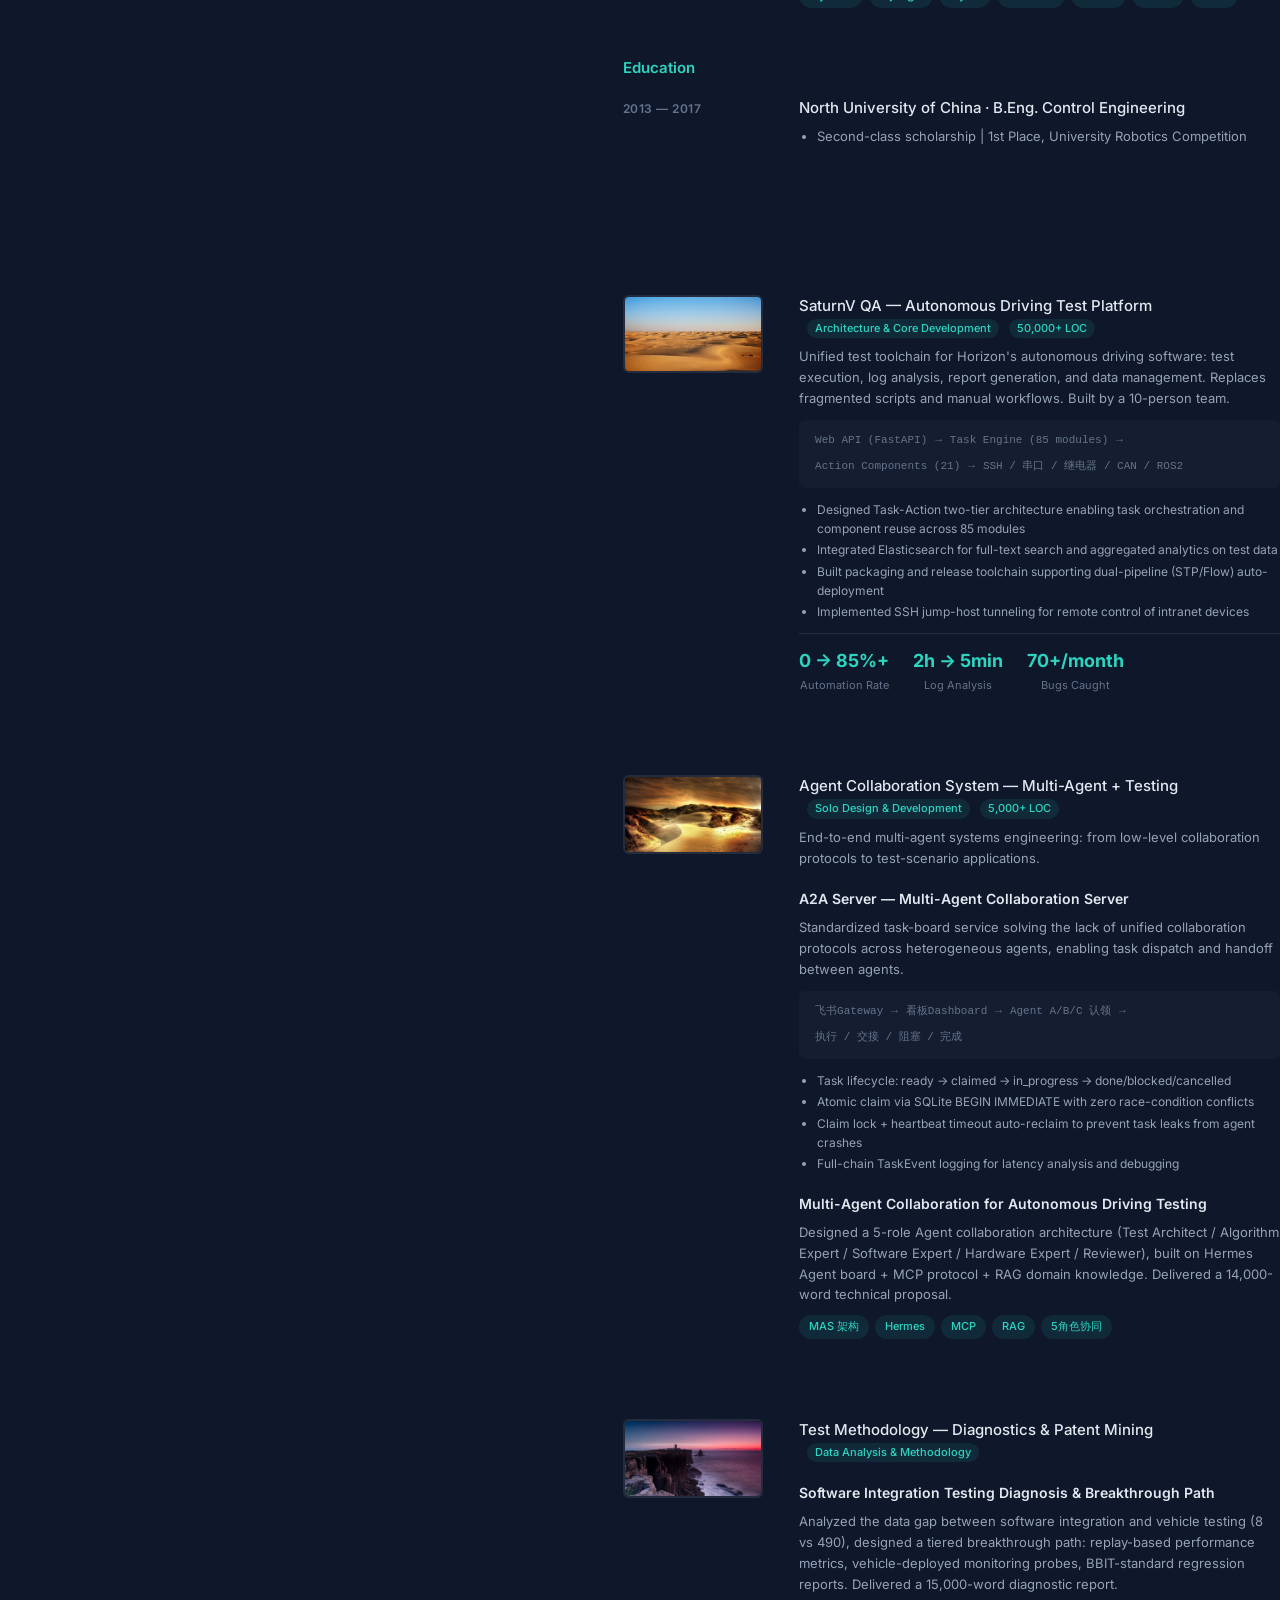
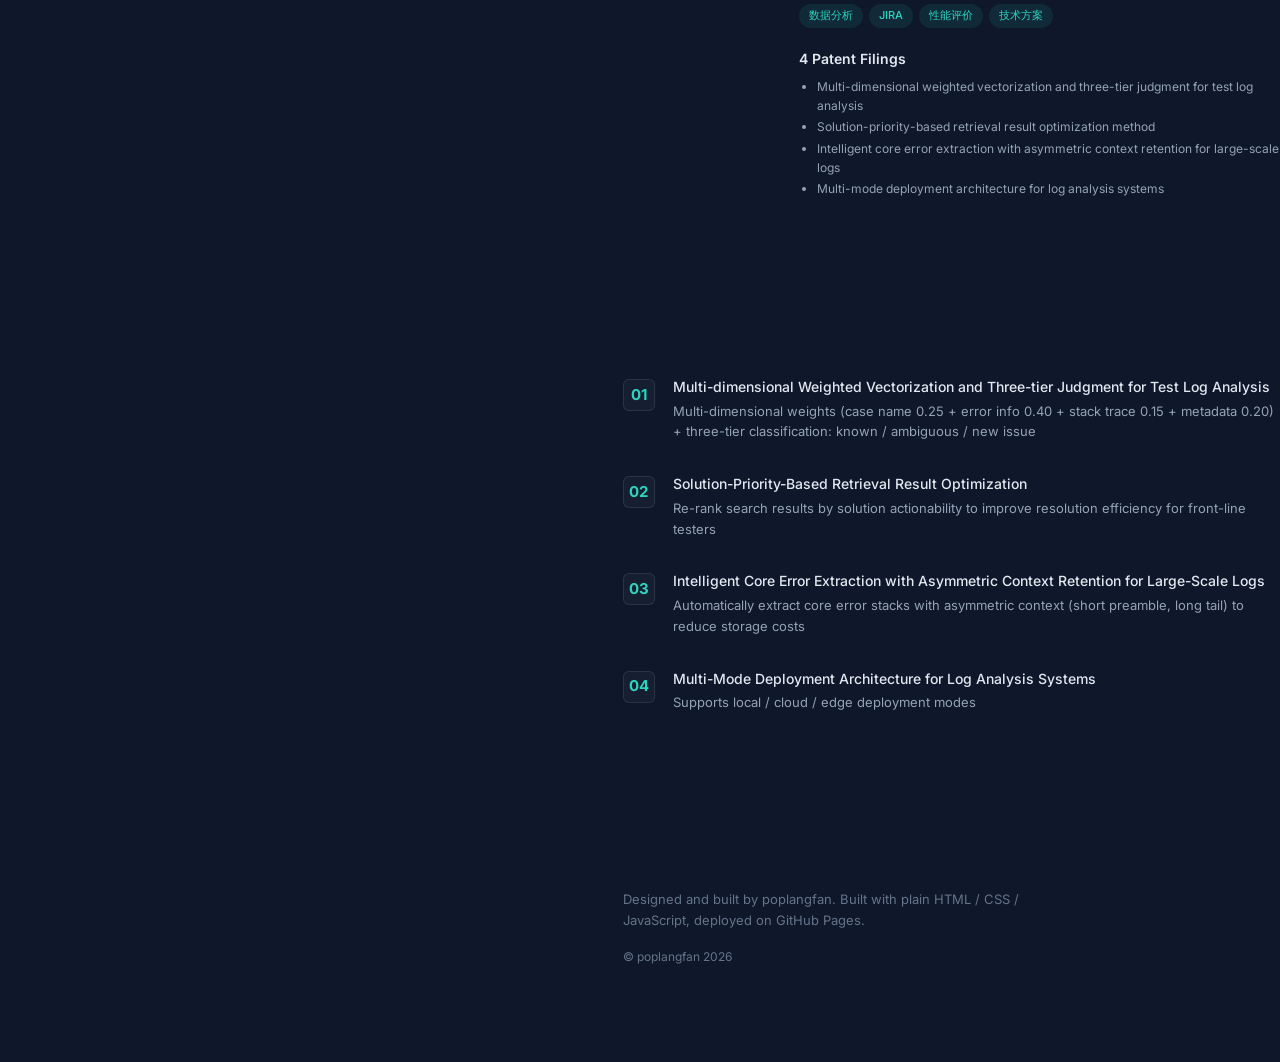
==== commit 76e05ce0: "fix: add spacing between email and PDF button" ====
--- a/index.html
+++ b/index.html
@@ -9,7 +9,7 @@
   <link rel="preconnect" href="https://fonts.googleapis.com">
   <link rel="preconnect" href="https://fonts.gstatic.com" crossorigin>
   <link href="https://fonts.googleapis.com/css2?family=Inter:wght@400;500;600;700;800;900&display=swap" rel="stylesheet">
-  <link rel="stylesheet" href="css/style.css?v=3">
+  <link rel="stylesheet" href="css/style.css?v=4">
 </head>
 <body>
 
--- a/css/style.css
+++ b/css/style.css
@@ -205,6 +205,7 @@
 .header-email {
   display: inline-block;
   margin-top: 8px;
+  margin-bottom: 16px;
   font-size: 13px;
   font-family: var(--font-mono);
   color: var(--text-tertiary);
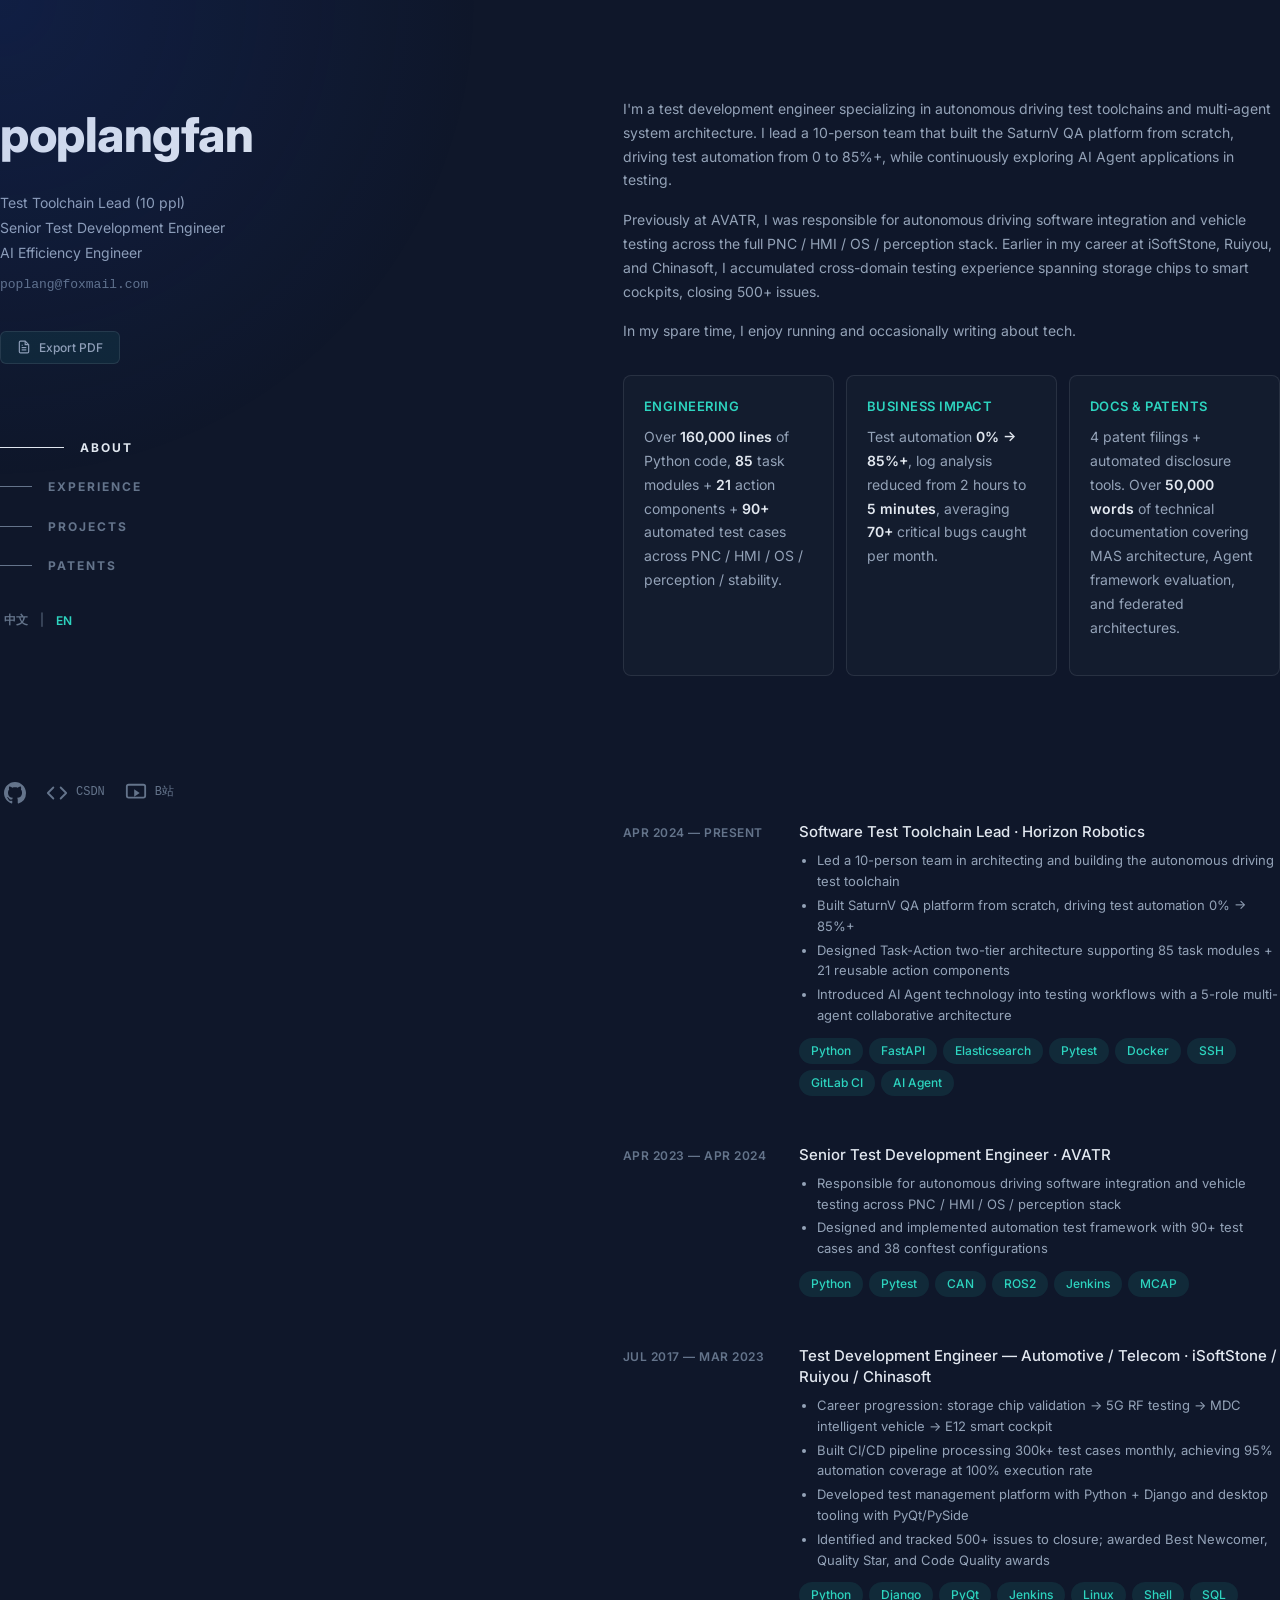
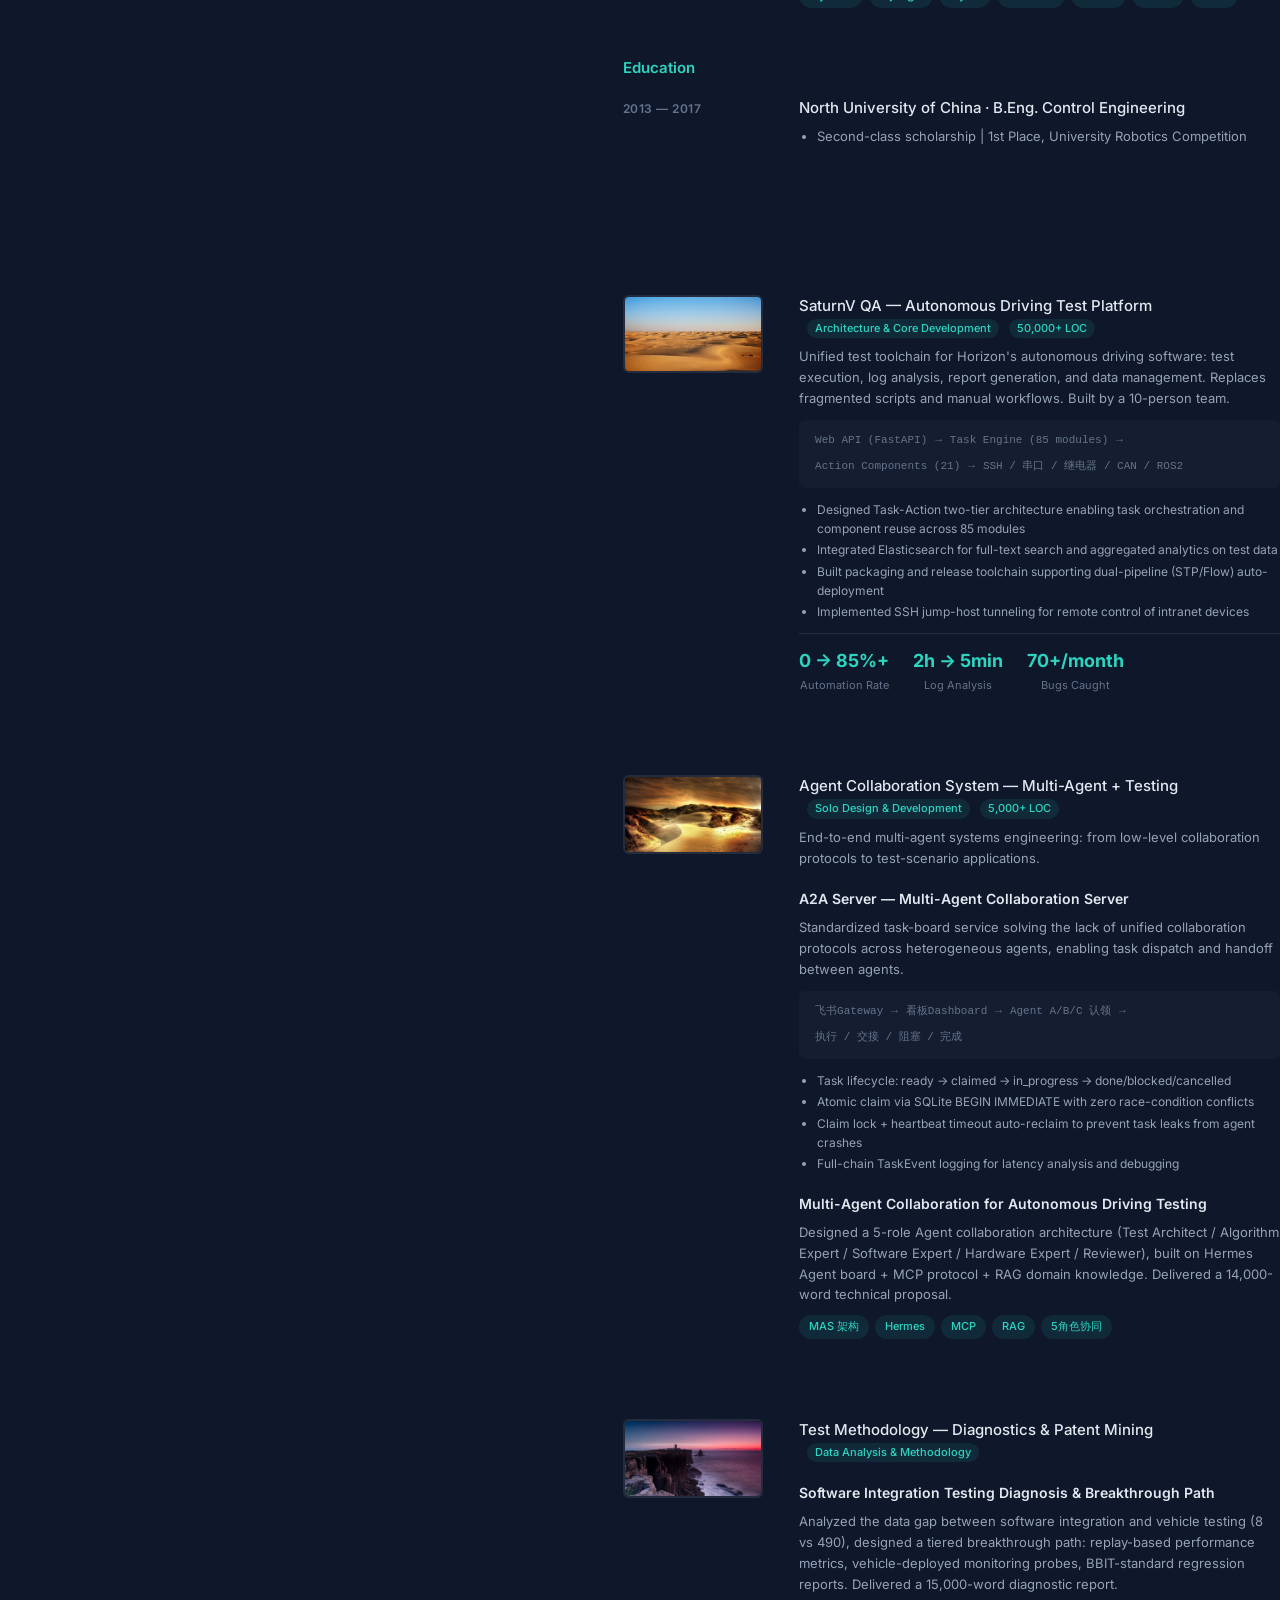
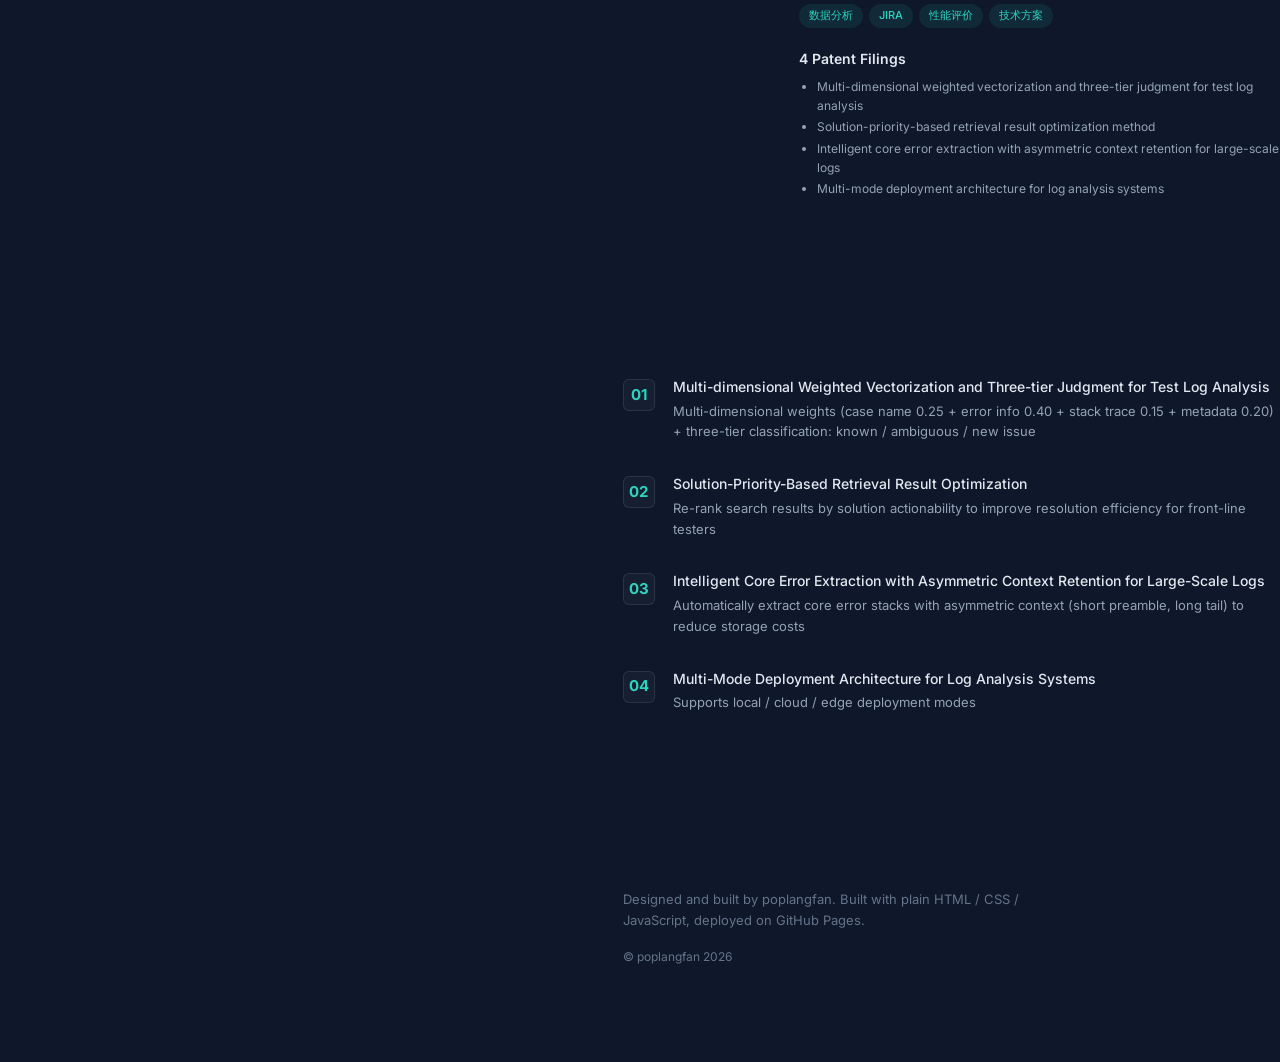
==== commit 0eb19c55: "fix: email block display to force line break" ====
--- a/index.html
+++ b/index.html
@@ -9,7 +9,7 @@
   <link rel="preconnect" href="https://fonts.googleapis.com">
   <link rel="preconnect" href="https://fonts.gstatic.com" crossorigin>
   <link href="https://fonts.googleapis.com/css2?family=Inter:wght@400;500;600;700;800;900&display=swap" rel="stylesheet">
-  <link rel="stylesheet" href="css/style.css?v=4">
+  <link rel="stylesheet" href="css/style.css?v=5">
 </head>
 <body>
 
--- a/css/style.css
+++ b/css/style.css
@@ -203,7 +203,7 @@
 
 /* ── Header Email ── */
 .header-email {
-  display: inline-block;
+  display: block;
   margin-top: 8px;
   margin-bottom: 16px;
   font-size: 13px;
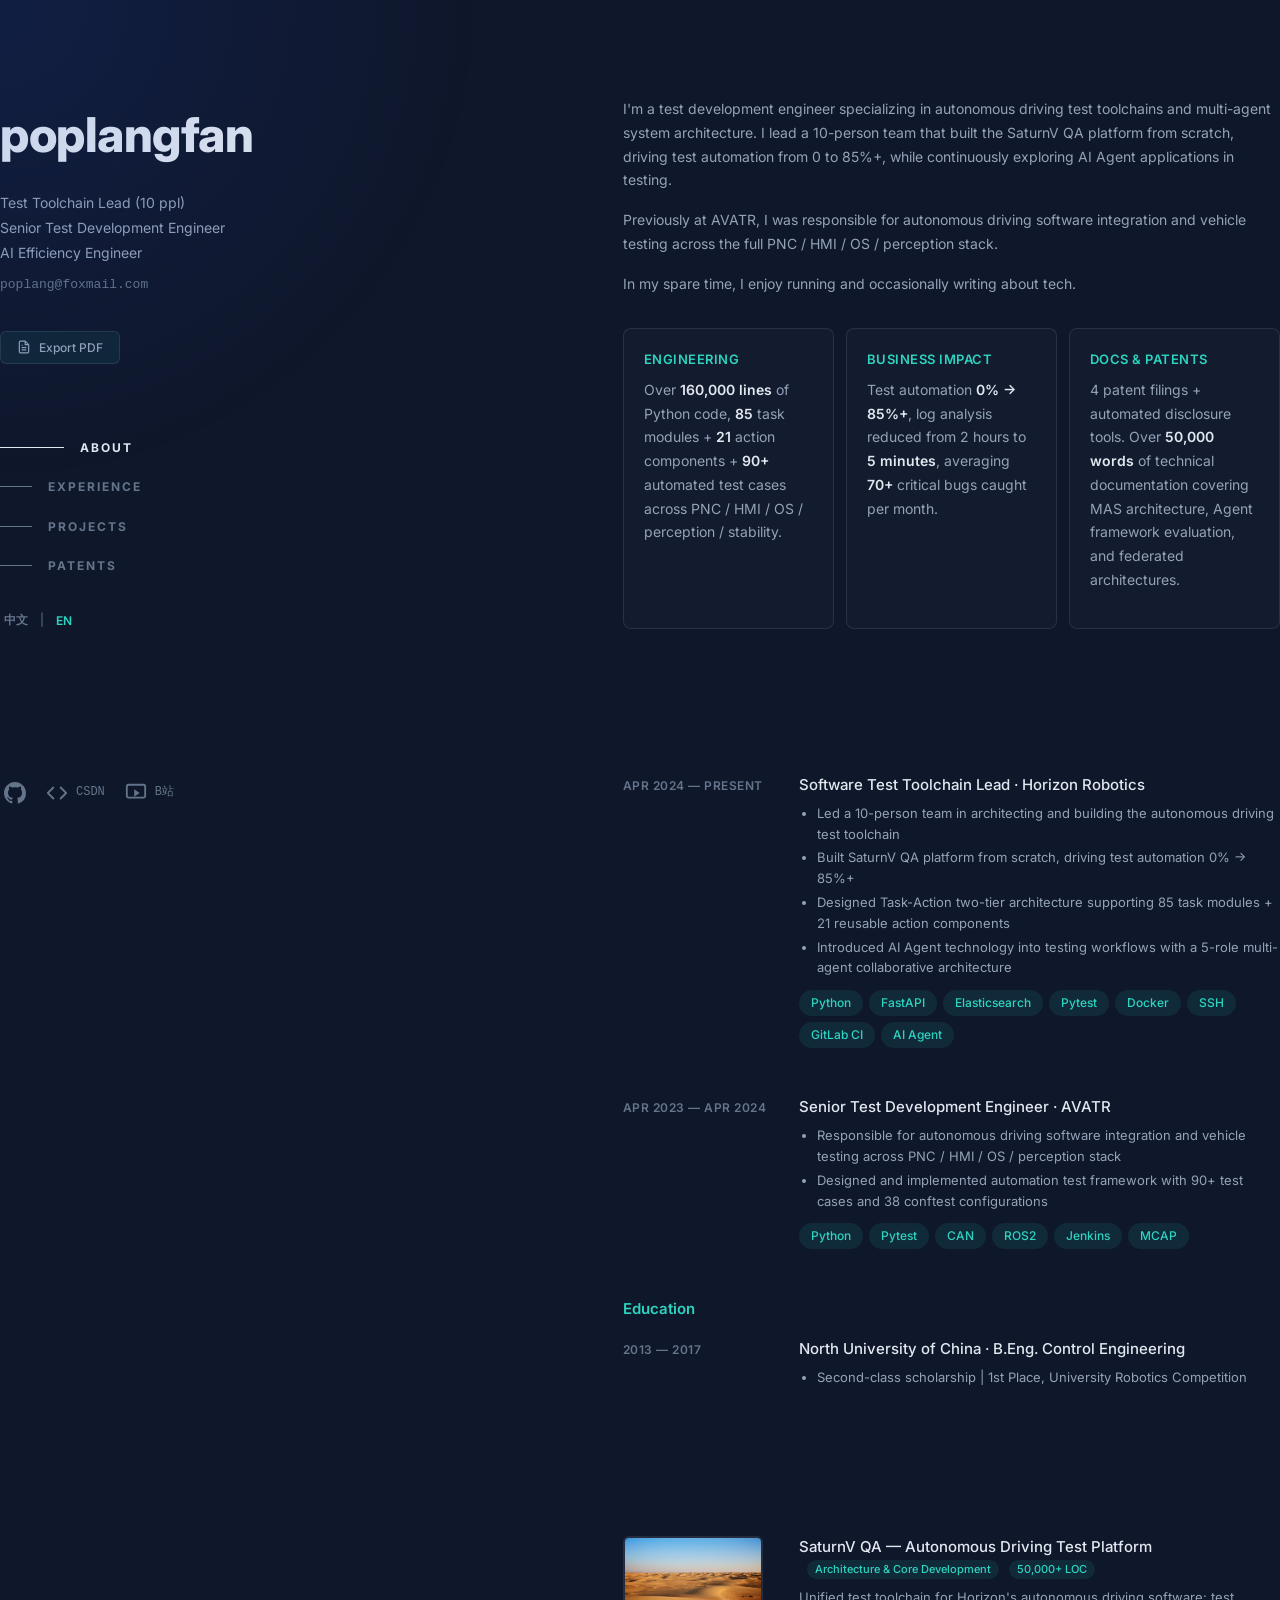
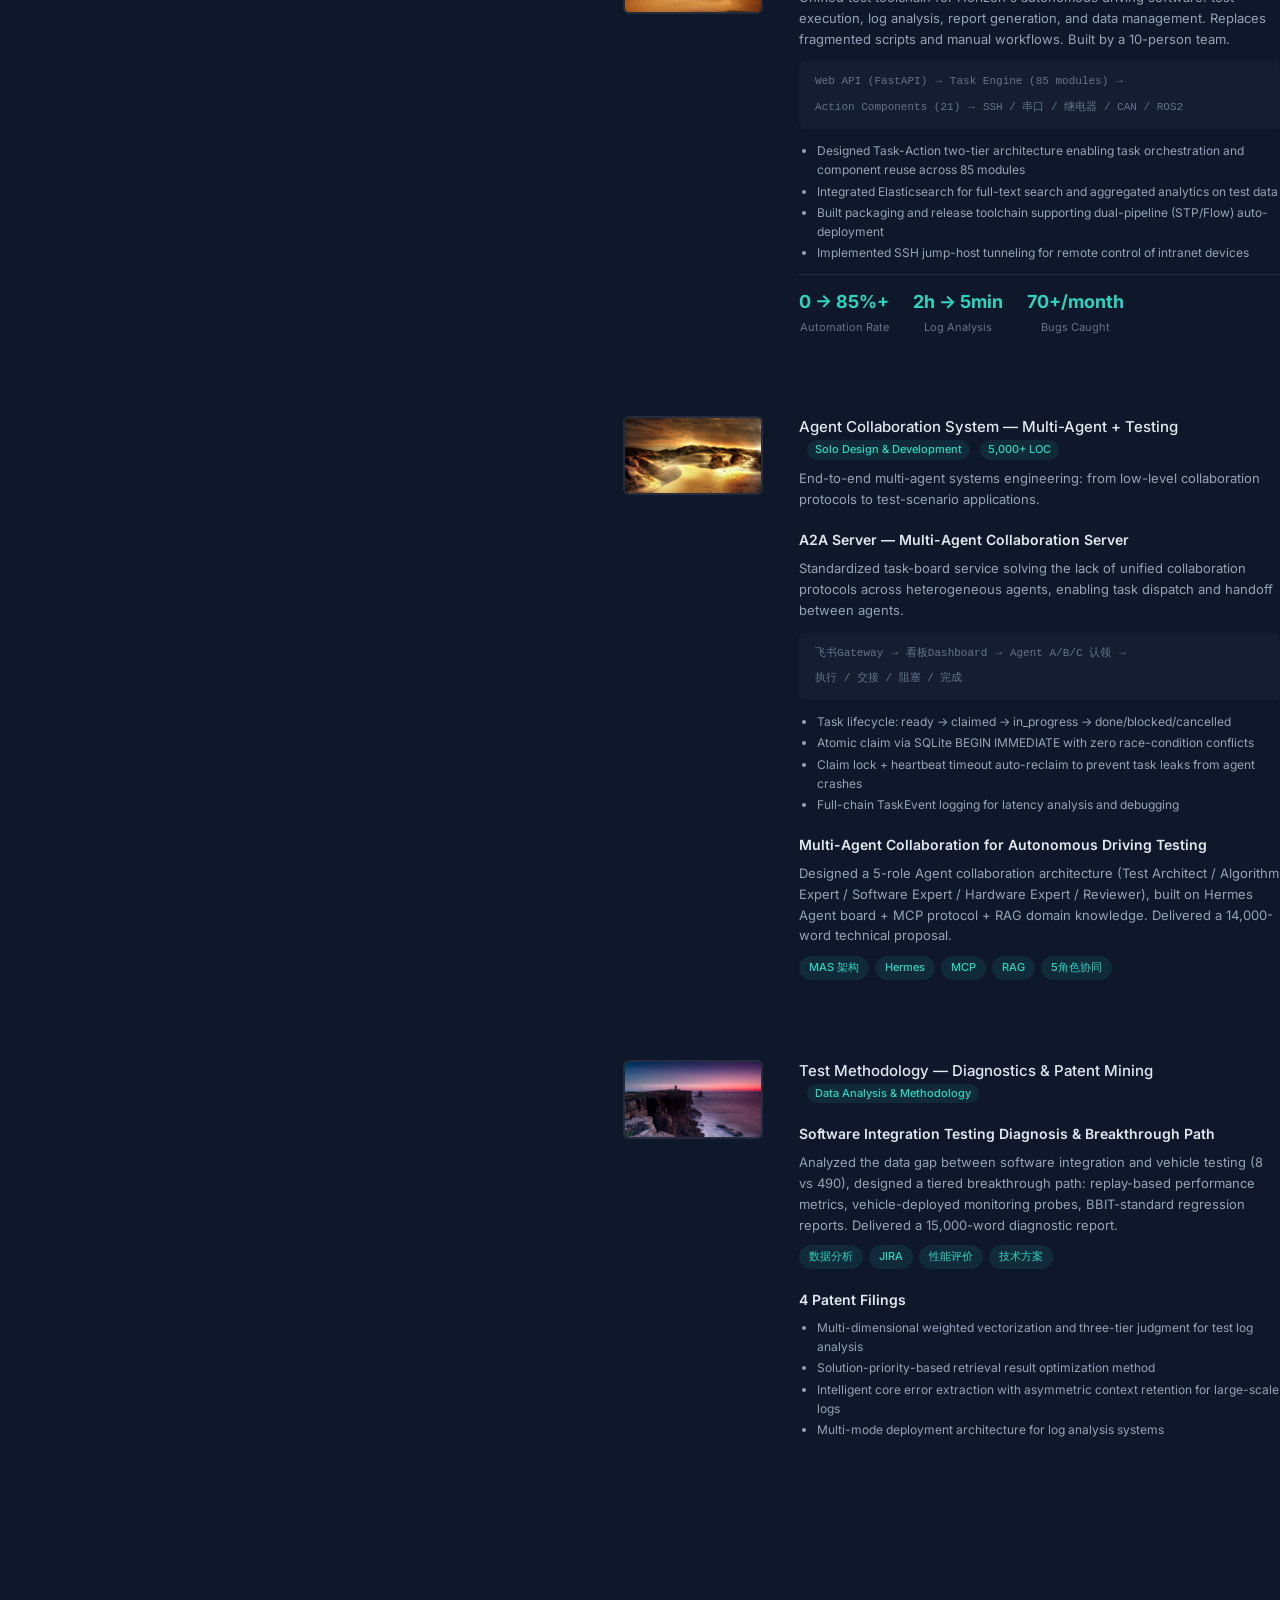
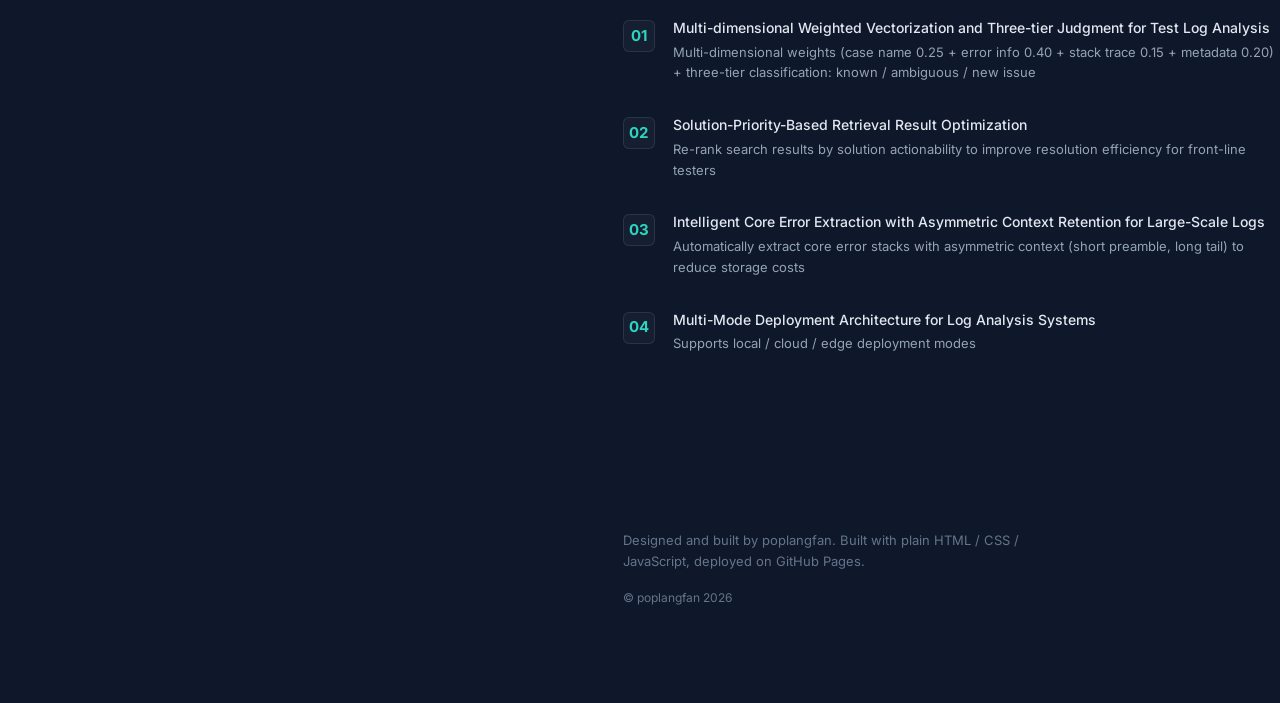
==== commit 0de500c7: "移除外包公司经历" ====
--- a/index.html
+++ b/index.html
@@ -176,25 +176,7 @@
             </div>
           </li>
 
-          <!-- 外包经历 -->
-          <li class="exp-item fade-in">
-            <div class="exp-card-bg"></div>
-            <header class="exp-date" data-i18n="exp.2.date">2017.7 — 2023.3</header>
-            <div class="exp-content">
-              <h3>
-                <span data-i18n="exp.2.role">测试开发工程师 — 汽车电子 / 通信</span> · <span class="exp-company" data-i18n="exp.2.company">软通动力 / 瑞友科技 / 中软国际</span>
-              </h3>
-              <ul class="exp-bullets">
-                <li data-i18n="exp.2.desc.0">技术成长路径：存储芯片验证 → 5G 射频测试 → MDC 智能车载 → E12 智能座舱</li>
-                <li data-i18n="exp.2.desc.1">搭建 CI/CD 体系，月执行用例 30 万+，自动化率达标 95%，执行率 100%</li>
-                <li data-i18n="exp.2.desc.2">Python + Django 开发测试管理平台，PyQt/PySide 开发桌面工具集</li>
-                <li data-i18n="exp.2.desc.3">累计发现并跟踪闭环问题 500+，获最佳新人奖、质量之星奖、代码质量奖</li>
-              </ul>
-              <ul class="exp-tags">
-                <li>Python</li><li>Django</li><li>PyQt</li><li>Jenkins</li><li>Linux</li><li>Shell</li><li>SQL</li>
-              </ul>
-            </div>
-          </li>
+
         </ol>
 
         <!-- Education -->
